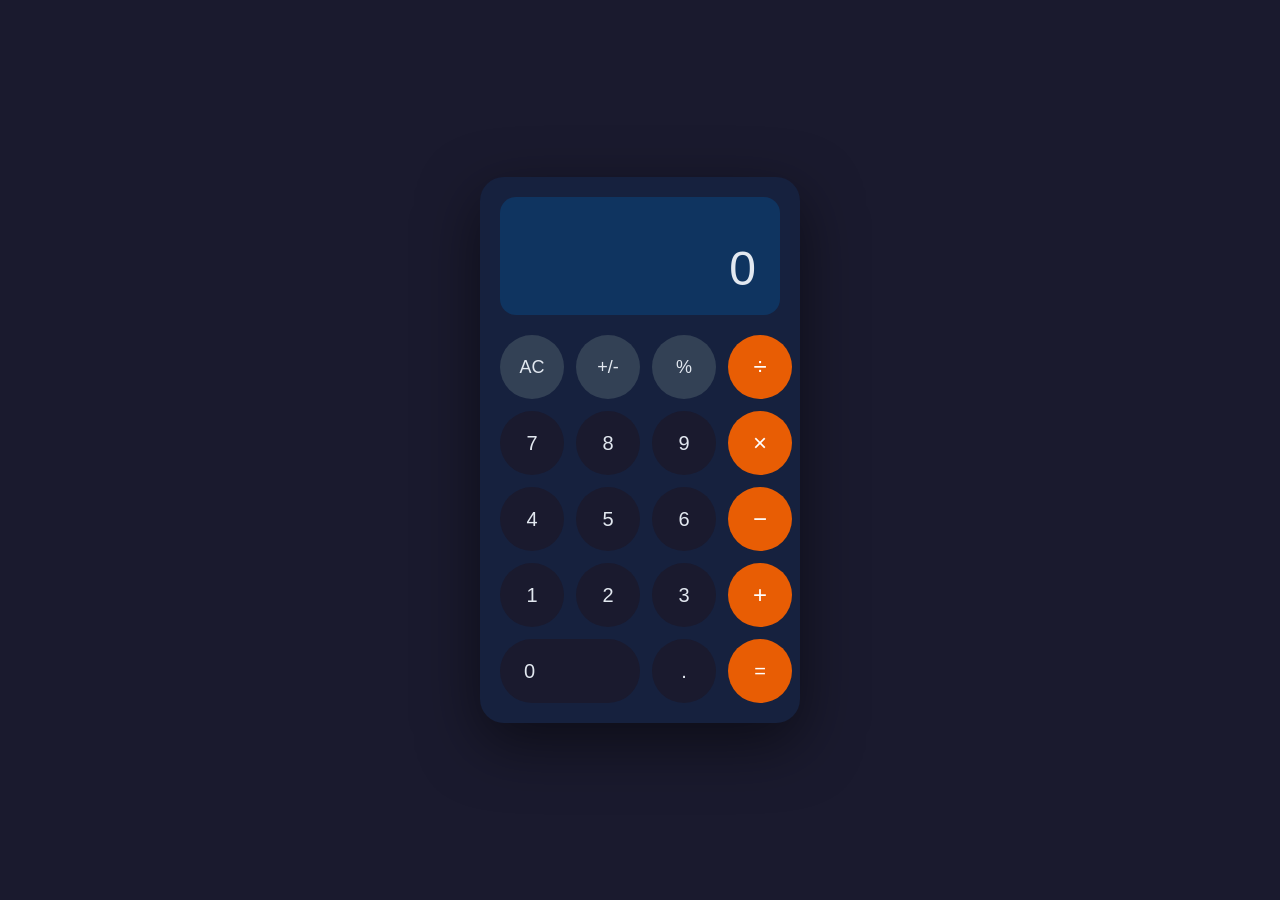
==== index.html @ 4ba44254 "電卓アプリを実装 四則演算、符号切り替え、パーセント計算、キーボード操作に対応したシンプルな電卓。  https://claude.ai/code/session_01FyQ7SvbtvyZ6JxaQ" ====
<!DOCTYPE html>
<html lang="ja">
<head>
  <meta charset="UTF-8">
  <meta name="viewport" content="width=device-width, initial-scale=1.0">
  <title>電卓</title>
  <link rel="stylesheet" href="style.css">
</head>
<body>
  <div class="calculator">
    <div class="display">
      <div id="expression"></div>
      <div id="result">0</div>
    </div>
    <div class="buttons">
      <button class="btn btn-clear" onclick="clearAll()">AC</button>
      <button class="btn btn-op" onclick="toggleSign()">+/-</button>
      <button class="btn btn-op" onclick="percent()">%</button>
      <button class="btn btn-operator" onclick="inputOperator('/')">÷</button>

      <button class="btn" onclick="inputDigit('7')">7</button>
      <button class="btn" onclick="inputDigit('8')">8</button>
      <button class="btn" onclick="inputDigit('9')">9</button>
      <button class="btn btn-operator" onclick="inputOperator('*')">×</button>

      <button class="btn" onclick="inputDigit('4')">4</button>
      <button class="btn" onclick="inputDigit('5')">5</button>
      <button class="btn" onclick="inputDigit('6')">6</button>
      <button class="btn btn-operator" onclick="inputOperator('-')">−</button>

      <button class="btn" onclick="inputDigit('1')">1</button>
      <button class="btn" onclick="inputDigit('2')">2</button>
      <button class="btn" onclick="inputDigit('3')">3</button>
      <button class="btn btn-operator" onclick="inputOperator('+')">+</button>

      <button class="btn btn-zero" onclick="inputDigit('0')">0</button>
      <button class="btn" onclick="inputDecimal()">.</button>
      <button class="btn btn-equals" onclick="calculate()">=</button>
    </div>
  </div>
  <script src="calculator.js"></script>
</body>
</html>
---- style.css ----
* {
  margin: 0;
  padding: 0;
  box-sizing: border-box;
}

body {
  display: flex;
  justify-content: center;
  align-items: center;
  min-height: 100vh;
  background: #1a1a2e;
  font-family: -apple-system, BlinkMacSystemFont, 'Segoe UI', sans-serif;
}

.calculator {
  background: #16213e;
  border-radius: 24px;
  padding: 20px;
  box-shadow: 0 20px 60px rgba(0, 0, 0, 0.5);
  width: 320px;
}

.display {
  background: #0f3460;
  border-radius: 16px;
  padding: 20px 24px;
  margin-bottom: 20px;
  min-height: 110px;
  display: flex;
  flex-direction: column;
  justify-content: flex-end;
  align-items: flex-end;
  overflow: hidden;
}

#expression {
  font-size: 16px;
  color: #a0aec0;
  min-height: 22px;
  word-break: break-all;
  text-align: right;
}

#result {
  font-size: 48px;
  font-weight: 300;
  color: #e2e8f0;
  word-break: break-all;
  text-align: right;
  line-height: 1.1;
  margin-top: 4px;
}

.buttons {
  display: grid;
  grid-template-columns: repeat(4, 1fr);
  gap: 12px;
}

.btn {
  background: #1a1a2e;
  border: none;
  border-radius: 50%;
  width: 64px;
  height: 64px;
  font-size: 20px;
  font-weight: 400;
  color: #e2e8f0;
  cursor: pointer;
  transition: all 0.15s ease;
  display: flex;
  align-items: center;
  justify-content: center;
  user-select: none;
}

.btn:hover {
  background: #2d2d4e;
  transform: scale(1.05);
}

.btn:active {
  transform: scale(0.95);
  opacity: 0.8;
}

.btn-clear,
.btn-op {
  background: #334155;
  color: #e2e8f0;
  font-size: 18px;
}

.btn-clear:hover,
.btn-op:hover {
  background: #475569;
}

.btn-operator {
  background: #e85d04;
  color: white;
  font-size: 24px;
  font-weight: 300;
}

.btn-operator:hover {
  background: #f48c06;
}

.btn-operator.active {
  background: #faa307;
}

.btn-zero {
  grid-column: span 2;
  border-radius: 32px;
  width: 100%;
  justify-content: flex-start;
  padding-left: 24px;
}

.btn-equals {
  background: #e85d04;
  color: white;
}

.btn-equals:hover {
  background: #f48c06;
}
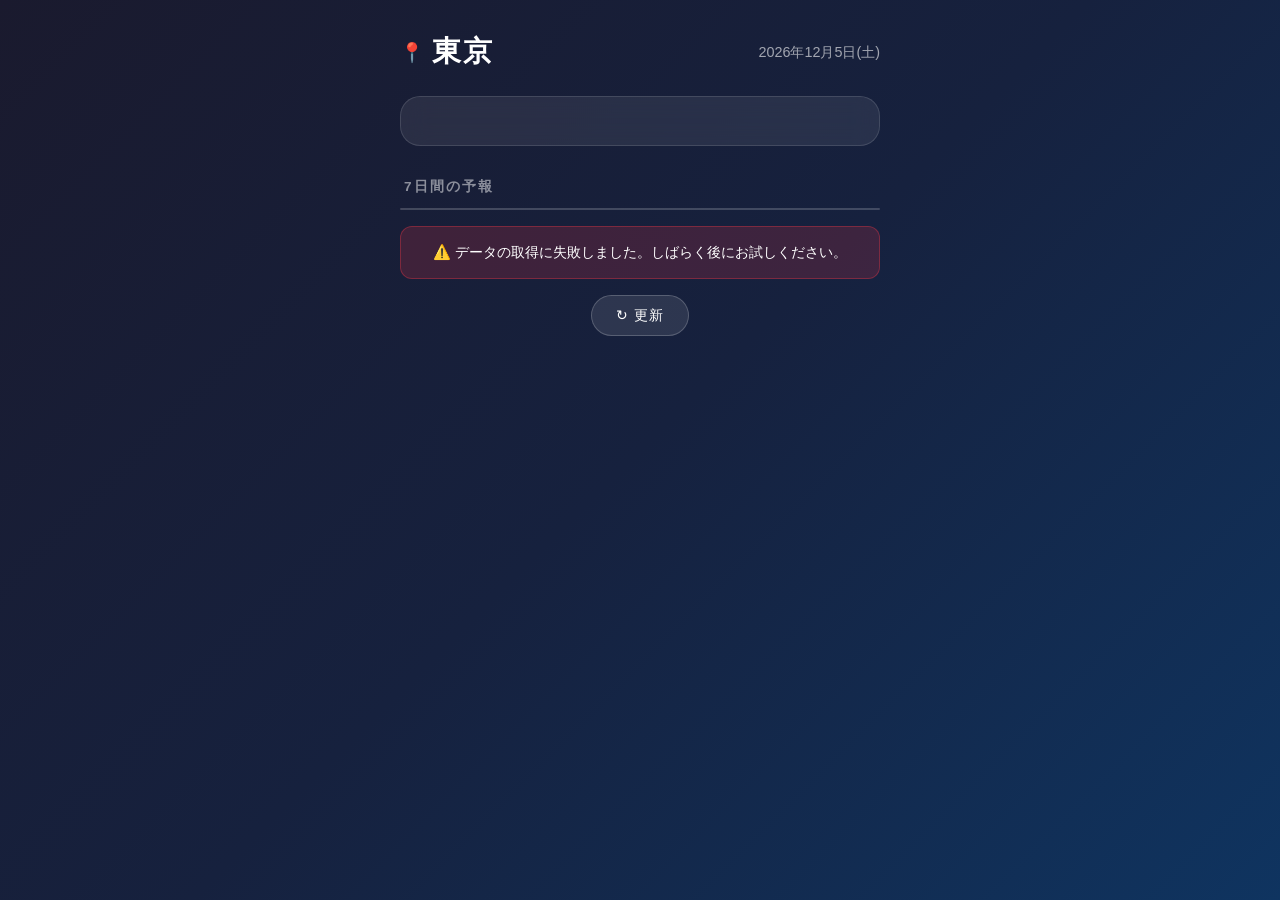
==== commit f559f41b: "GitHub Pages 公開用: weather.html を index.html として配置" ====
--- a/index.html
+++ b/index.html
@@ -3,41 +3,393 @@
 <head>
   <meta charset="UTF-8">
   <meta name="viewport" content="width=device-width, initial-scale=1.0">
-  <title>電卓</title>
-  <link rel="stylesheet" href="style.css">
+  <title>東京 天気</title>
+  <style>
+    * {
+      margin: 0;
+      padding: 0;
+      box-sizing: border-box;
+    }
+
+    body {
+      min-height: 100vh;
+      background: linear-gradient(135deg, #1a1a2e 0%, #16213e 50%, #0f3460 100%);
+      font-family: 'Segoe UI', 'Hiragino Sans', 'Meiryo', sans-serif;
+      color: #fff;
+      display: flex;
+      justify-content: center;
+      align-items: flex-start;
+      padding: 24px 16px 48px;
+    }
+
+    .app {
+      width: 100%;
+      max-width: 480px;
+      display: flex;
+      flex-direction: column;
+      gap: 16px;
+    }
+
+    .header {
+      display: flex;
+      justify-content: space-between;
+      align-items: center;
+      padding: 8px 0;
+    }
+
+    .location {
+      display: flex;
+      align-items: center;
+      gap: 8px;
+    }
+
+    .pin { font-size: 1.2rem; }
+
+    h1 {
+      font-size: 1.8rem;
+      font-weight: 700;
+      letter-spacing: 2px;
+    }
+
+    .date {
+      font-size: 0.9rem;
+      color: rgba(255,255,255,0.6);
+      text-align: right;
+    }
+
+    .card {
+      background: rgba(255, 255, 255, 0.08);
+      border: 1px solid rgba(255, 255, 255, 0.12);
+      border-radius: 20px;
+      backdrop-filter: blur(12px);
+      padding: 24px;
+    }
+
+    .current-weather {
+      display: flex;
+      flex-direction: column;
+      align-items: center;
+      text-align: center;
+      gap: 8px;
+    }
+
+    .weather-icon {
+      font-size: 5rem;
+      line-height: 1;
+      filter: drop-shadow(0 4px 12px rgba(0,0,0,0.3));
+    }
+
+    .temp-main {
+      font-size: 5rem;
+      font-weight: 200;
+      line-height: 1;
+      letter-spacing: -2px;
+    }
+
+    .temp-unit {
+      font-size: 2rem;
+      font-weight: 300;
+      vertical-align: super;
+    }
+
+    .weather-desc {
+      font-size: 1.2rem;
+      color: rgba(255,255,255,0.85);
+      font-weight: 500;
+    }
+
+    .feels-like {
+      font-size: 0.9rem;
+      color: rgba(255,255,255,0.55);
+    }
+
+    .details-grid {
+      display: grid;
+      grid-template-columns: 1fr 1fr;
+      gap: 12px;
+    }
+
+    .detail-card {
+      background: rgba(255, 255, 255, 0.08);
+      border: 1px solid rgba(255, 255, 255, 0.12);
+      border-radius: 16px;
+      backdrop-filter: blur(12px);
+      padding: 16px;
+      display: flex;
+      flex-direction: column;
+      gap: 6px;
+    }
+
+    .detail-label {
+      font-size: 0.75rem;
+      color: rgba(255,255,255,0.5);
+      text-transform: uppercase;
+      letter-spacing: 1px;
+      display: flex;
+      align-items: center;
+      gap: 6px;
+    }
+
+    .detail-value {
+      font-size: 1.4rem;
+      font-weight: 600;
+    }
+
+    .detail-sub {
+      font-size: 0.8rem;
+      color: rgba(255,255,255,0.5);
+    }
+
+    .forecast-section h2 {
+      font-size: 0.85rem;
+      text-transform: uppercase;
+      letter-spacing: 2px;
+      color: rgba(255,255,255,0.5);
+      margin-bottom: 12px;
+      padding-left: 4px;
+    }
+
+    .forecast-list {
+      background: rgba(255, 255, 255, 0.08);
+      border: 1px solid rgba(255, 255, 255, 0.12);
+      border-radius: 20px;
+      backdrop-filter: blur(12px);
+      overflow: hidden;
+    }
+
+    .forecast-item {
+      display: grid;
+      grid-template-columns: 2fr 1fr 1fr 1fr;
+      align-items: center;
+      padding: 14px 20px;
+      border-bottom: 1px solid rgba(255,255,255,0.06);
+      gap: 8px;
+    }
+
+    .forecast-item:last-child { border-bottom: none; }
+
+    .forecast-day {
+      font-size: 0.95rem;
+      font-weight: 500;
+    }
+
+    .forecast-icon {
+      font-size: 1.4rem;
+      text-align: center;
+    }
+
+    .forecast-high {
+      text-align: right;
+      font-weight: 600;
+      font-size: 0.95rem;
+    }
+
+    .forecast-low {
+      text-align: right;
+      color: rgba(255,255,255,0.45);
+      font-size: 0.95rem;
+    }
+
+    .loading {
+      color: rgba(255,255,255,0.5);
+      padding: 20px;
+      font-size: 1rem;
+    }
+
+    .error-msg {
+      background: rgba(220, 53, 69, 0.2);
+      border: 1px solid rgba(220, 53, 69, 0.4);
+      border-radius: 12px;
+      padding: 16px 20px;
+      font-size: 0.9rem;
+      text-align: center;
+    }
+
+    .hidden { display: none; }
+
+    .refresh-btn {
+      align-self: center;
+      background: rgba(255,255,255,0.1);
+      border: 1px solid rgba(255,255,255,0.2);
+      color: #fff;
+      padding: 10px 24px;
+      border-radius: 50px;
+      cursor: pointer;
+      font-size: 0.9rem;
+      letter-spacing: 1px;
+      transition: background 0.2s;
+    }
+
+    .refresh-btn:hover { background: rgba(255,255,255,0.2); }
+  </style>
 </head>
 <body>
-  <div class="calculator">
-    <div class="display">
-      <div id="expression"></div>
-      <div id="result">0</div>
+  <div class="app">
+    <div class="header">
+      <div class="location">
+        <span class="pin">📍</span>
+        <h1>東京</h1>
+      </div>
+      <div class="date" id="current-date"></div>
     </div>
-    <div class="buttons">
-      <button class="btn btn-clear" onclick="clearAll()">AC</button>
-      <button class="btn btn-op" onclick="toggleSign()">+/-</button>
-      <button class="btn btn-op" onclick="percent()">%</button>
-      <button class="btn btn-operator" onclick="inputOperator('/')">÷</button>
-
-      <button class="btn" onclick="inputDigit('7')">7</button>
-      <button class="btn" onclick="inputDigit('8')">8</button>
-      <button class="btn" onclick="inputDigit('9')">9</button>
-      <button class="btn btn-operator" onclick="inputOperator('*')">×</button>
-
-      <button class="btn" onclick="inputDigit('4')">4</button>
-      <button class="btn" onclick="inputDigit('5')">5</button>
-      <button class="btn" onclick="inputDigit('6')">6</button>
-      <button class="btn btn-operator" onclick="inputOperator('-')">−</button>
-
-      <button class="btn" onclick="inputDigit('1')">1</button>
-      <button class="btn" onclick="inputDigit('2')">2</button>
-      <button class="btn" onclick="inputDigit('3')">3</button>
-      <button class="btn btn-operator" onclick="inputOperator('+')">+</button>
-
-      <button class="btn btn-zero" onclick="inputDigit('0')">0</button>
-      <button class="btn" onclick="inputDecimal()">.</button>
-      <button class="btn btn-equals" onclick="calculate()">=</button>
+
+    <div class="current-weather card" id="current-section">
+      <div class="loading">読み込み中...</div>
     </div>
+
+    <div class="details-grid" id="details-section"></div>
+
+    <div class="forecast-section">
+      <h2>7日間の予報</h2>
+      <div class="forecast-list" id="forecast-section"></div>
+    </div>
+
+    <div class="error-msg hidden" id="error-msg">
+      <span>⚠️</span> データの取得に失敗しました。しばらく後にお試しください。
+    </div>
+
+    <button class="refresh-btn" onclick="loadWeather()" title="更新">↻ 更新</button>
   </div>
-  <script src="calculator.js"></script>
+
+  <script>
+    const TOKYO = { lat: 35.6762, lon: 139.6503 };
+
+    const WMO_CODES = {
+      0:  { desc: '快晴',           icon: '☀️' },
+      1:  { desc: 'ほぼ快晴',       icon: '🌤️' },
+      2:  { desc: '一部曇り',       icon: '⛅' },
+      3:  { desc: '曇り',           icon: '☁️' },
+      45: { desc: '霧',             icon: '🌫️' },
+      48: { desc: '霧氷',           icon: '🌫️' },
+      51: { desc: '霧雨（弱）',     icon: '🌦️' },
+      53: { desc: '霧雨',           icon: '🌦️' },
+      55: { desc: '霧雨（強）',     icon: '🌧️' },
+      61: { desc: '小雨',           icon: '🌧️' },
+      63: { desc: '雨',             icon: '🌧️' },
+      65: { desc: '大雨',           icon: '🌧️' },
+      71: { desc: '小雪',           icon: '🌨️' },
+      73: { desc: '雪',             icon: '❄️' },
+      75: { desc: '大雪',           icon: '❄️' },
+      77: { desc: '霰',             icon: '🌨️' },
+      80: { desc: 'にわか雨（弱）', icon: '🌦️' },
+      81: { desc: 'にわか雨',       icon: '🌧️' },
+      82: { desc: 'にわか大雨',     icon: '⛈️' },
+      85: { desc: 'にわか雪（弱）', icon: '🌨️' },
+      86: { desc: 'にわか大雪',     icon: '❄️' },
+      95: { desc: '雷雨',           icon: '⛈️' },
+      96: { desc: '雷雨（雹あり）', icon: '⛈️' },
+      99: { desc: '激しい雷雨',     icon: '🌩️' },
+    };
+
+    const WIND_DIRS = ['北', '北北東', '北東', '東北東', '東', '東南東', '南東', '南南東',
+                       '南', '南南西', '南西', '西南西', '西', '西北西', '北西', '北北西'];
+
+    function windDirection(deg) {
+      return WIND_DIRS[Math.round(deg / 22.5) % 16];
+    }
+
+    function weatherInfo(code) {
+      return WMO_CODES[code] ?? { desc: '不明', icon: '❓' };
+    }
+
+    function dayOfWeek(dateStr) {
+      const days = ['日', '月', '火', '水', '木', '金', '土'];
+      const d = new Date(dateStr + 'T00:00:00');
+      return days[d.getDay()] + '曜日';
+    }
+
+    function uvLabel(uv) {
+      if (uv == null) return '';
+      if (uv <= 2)  return '低い';
+      if (uv <= 5)  return '中程度';
+      if (uv <= 7)  return '高い';
+      if (uv <= 10) return '非常に高い';
+      return '危険';
+    }
+
+    function setCurrentDate() {
+      const now = new Date();
+      document.getElementById('current-date').textContent =
+        now.toLocaleDateString('ja-JP', { year: 'numeric', month: 'long', day: 'numeric', weekday: 'short' });
+    }
+
+    async function loadWeather() {
+      document.getElementById('current-section').innerHTML = '<div class="loading">読み込み中...</div>';
+      document.getElementById('details-section').innerHTML = '';
+      document.getElementById('forecast-section').innerHTML = '';
+      document.getElementById('error-msg').classList.add('hidden');
+
+      const url = `https://api.open-meteo.com/v1/forecast?` +
+        `latitude=${TOKYO.lat}&longitude=${TOKYO.lon}` +
+        `&current=temperature_2m,relative_humidity_2m,apparent_temperature,` +
+        `precipitation,weather_code,wind_speed_10m,wind_direction_10m,uv_index` +
+        `&daily=weather_code,temperature_2m_max,temperature_2m_min,precipitation_sum` +
+        `&timezone=Asia%2FTokyo&forecast_days=7`;
+
+      try {
+        const res = await fetch(url);
+        if (!res.ok) throw new Error('API error');
+        const data = await res.json();
+        renderCurrent(data.current);
+        renderDetails(data.current);
+        renderForecast(data.daily);
+      } catch {
+        document.getElementById('current-section').innerHTML = '';
+        document.getElementById('error-msg').classList.remove('hidden');
+      }
+    }
+
+    function renderCurrent(c) {
+      const { desc, icon } = weatherInfo(c.weather_code);
+      const temp = Math.round(c.temperature_2m);
+      const feels = Math.round(c.apparent_temperature);
+
+      document.getElementById('current-section').innerHTML = `
+        <div class="weather-icon">${icon}</div>
+        <div class="temp-main">${temp}<span class="temp-unit">°C</span></div>
+        <div class="weather-desc">${desc}</div>
+        <div class="feels-like">体感温度 ${feels}°C</div>
+      `;
+    }
+
+    function renderDetails(c) {
+      const details = [
+        { label: '💧 湿度',   value: `${c.relative_humidity_2m}%`, sub: '相対湿度' },
+        { label: '💨 風速',   value: `${c.wind_speed_10m} km/h`,   sub: windDirection(c.wind_direction_10m) },
+        { label: '🌧️ 降水量', value: `${c.precipitation} mm`,      sub: '現在' },
+        { label: '☀️ UV指数', value: `${c.uv_index ?? '—'}`,       sub: uvLabel(c.uv_index) },
+      ];
+
+      document.getElementById('details-section').innerHTML = details.map(d => `
+        <div class="detail-card">
+          <div class="detail-label">${d.label}</div>
+          <div class="detail-value">${d.value}</div>
+          <div class="detail-sub">${d.sub}</div>
+        </div>
+      `).join('');
+    }
+
+    function renderForecast(daily) {
+      const today = daily.time[0];
+      const items = daily.time.map((dateStr, i) => {
+        const { icon } = weatherInfo(daily.weather_code[i]);
+        const high = Math.round(daily.temperature_2m_max[i]);
+        const low  = Math.round(daily.temperature_2m_min[i]);
+        const label = dateStr === today ? '今日' : dayOfWeek(dateStr);
+        return `
+          <div class="forecast-item">
+            <div class="forecast-day">${label}</div>
+            <div class="forecast-icon">${icon}</div>
+            <div class="forecast-high">${high}°</div>
+            <div class="forecast-low">${low}°</div>
+          </div>
+        `;
+      });
+      document.getElementById('forecast-section').innerHTML = items.join('');
+    }
+
+    setCurrentDate();
+    loadWeather();
+  </script>
 </body>
 </html>
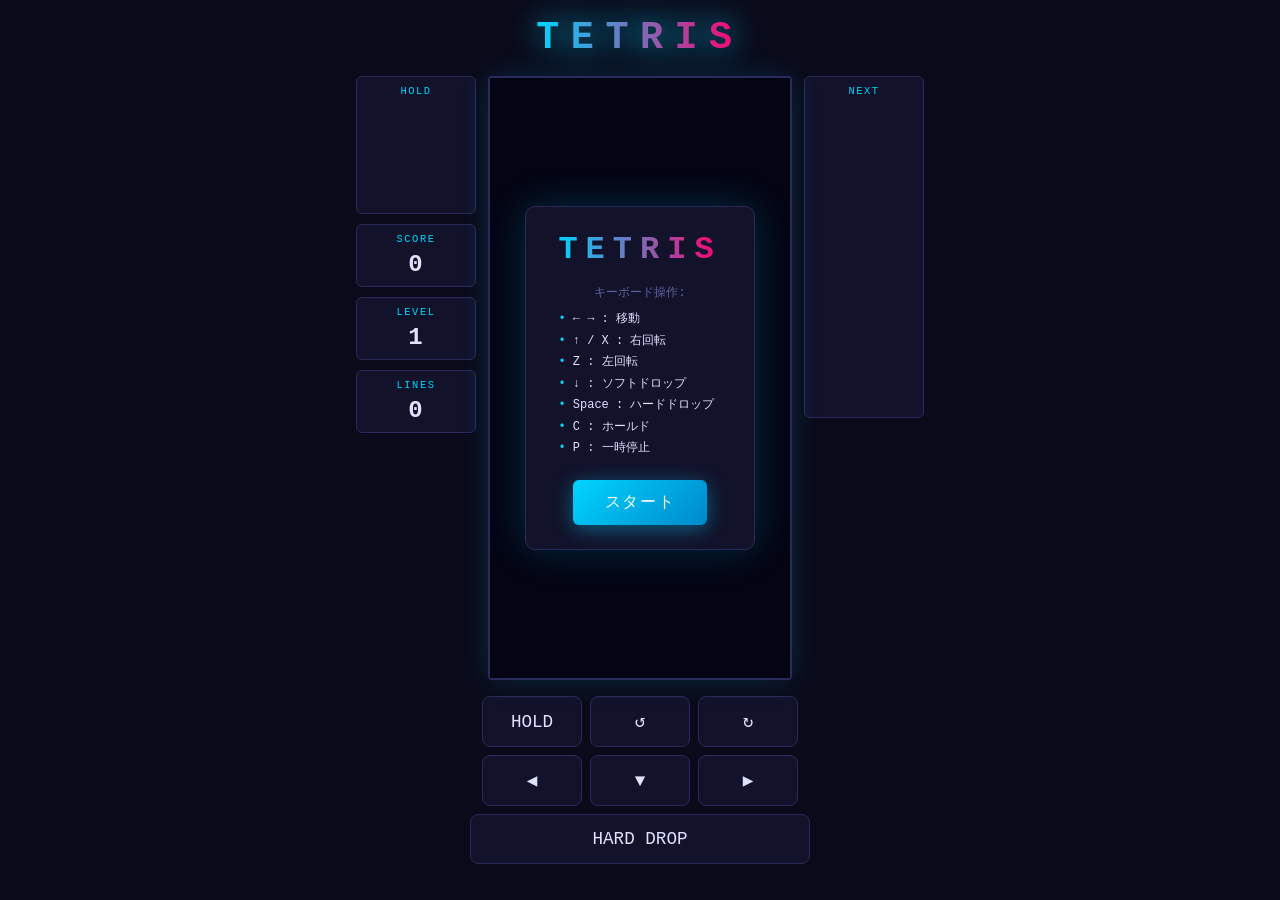
==== commit 2064ed34: "Add Tetris puzzle game for GitHub Pages Replace the calculator app with a fully-featured Tetris game" ====
--- a/index.html
+++ b/index.html
@@ -2,394 +2,94 @@
 <html lang="ja">
 <head>
   <meta charset="UTF-8">
-  <meta name="viewport" content="width=device-width, initial-scale=1.0">
-  <title>東京 天気</title>
-  <style>
-    * {
-      margin: 0;
-      padding: 0;
-      box-sizing: border-box;
-    }
-
-    body {
-      min-height: 100vh;
-      background: linear-gradient(135deg, #1a1a2e 0%, #16213e 50%, #0f3460 100%);
-      font-family: 'Segoe UI', 'Hiragino Sans', 'Meiryo', sans-serif;
-      color: #fff;
-      display: flex;
-      justify-content: center;
-      align-items: flex-start;
-      padding: 24px 16px 48px;
-    }
-
-    .app {
-      width: 100%;
-      max-width: 480px;
-      display: flex;
-      flex-direction: column;
-      gap: 16px;
-    }
-
-    .header {
-      display: flex;
-      justify-content: space-between;
-      align-items: center;
-      padding: 8px 0;
-    }
-
-    .location {
-      display: flex;
-      align-items: center;
-      gap: 8px;
-    }
-
-    .pin { font-size: 1.2rem; }
-
-    h1 {
-      font-size: 1.8rem;
-      font-weight: 700;
-      letter-spacing: 2px;
-    }
-
-    .date {
-      font-size: 0.9rem;
-      color: rgba(255,255,255,0.6);
-      text-align: right;
-    }
-
-    .card {
-      background: rgba(255, 255, 255, 0.08);
-      border: 1px solid rgba(255, 255, 255, 0.12);
-      border-radius: 20px;
-      backdrop-filter: blur(12px);
-      padding: 24px;
-    }
-
-    .current-weather {
-      display: flex;
-      flex-direction: column;
-      align-items: center;
-      text-align: center;
-      gap: 8px;
-    }
-
-    .weather-icon {
-      font-size: 5rem;
-      line-height: 1;
-      filter: drop-shadow(0 4px 12px rgba(0,0,0,0.3));
-    }
-
-    .temp-main {
-      font-size: 5rem;
-      font-weight: 200;
-      line-height: 1;
-      letter-spacing: -2px;
-    }
-
-    .temp-unit {
-      font-size: 2rem;
-      font-weight: 300;
-      vertical-align: super;
-    }
-
-    .weather-desc {
-      font-size: 1.2rem;
-      color: rgba(255,255,255,0.85);
-      font-weight: 500;
-    }
-
-    .feels-like {
-      font-size: 0.9rem;
-      color: rgba(255,255,255,0.55);
-    }
-
-    .details-grid {
-      display: grid;
-      grid-template-columns: 1fr 1fr;
-      gap: 12px;
-    }
-
-    .detail-card {
-      background: rgba(255, 255, 255, 0.08);
-      border: 1px solid rgba(255, 255, 255, 0.12);
-      border-radius: 16px;
-      backdrop-filter: blur(12px);
-      padding: 16px;
-      display: flex;
-      flex-direction: column;
-      gap: 6px;
-    }
-
-    .detail-label {
-      font-size: 0.75rem;
-      color: rgba(255,255,255,0.5);
-      text-transform: uppercase;
-      letter-spacing: 1px;
-      display: flex;
-      align-items: center;
-      gap: 6px;
-    }
-
-    .detail-value {
-      font-size: 1.4rem;
-      font-weight: 600;
-    }
-
-    .detail-sub {
-      font-size: 0.8rem;
-      color: rgba(255,255,255,0.5);
-    }
-
-    .forecast-section h2 {
-      font-size: 0.85rem;
-      text-transform: uppercase;
-      letter-spacing: 2px;
-      color: rgba(255,255,255,0.5);
-      margin-bottom: 12px;
-      padding-left: 4px;
-    }
-
-    .forecast-list {
-      background: rgba(255, 255, 255, 0.08);
-      border: 1px solid rgba(255, 255, 255, 0.12);
-      border-radius: 20px;
-      backdrop-filter: blur(12px);
-      overflow: hidden;
-    }
-
-    .forecast-item {
-      display: grid;
-      grid-template-columns: 2fr 1fr 1fr 1fr;
-      align-items: center;
-      padding: 14px 20px;
-      border-bottom: 1px solid rgba(255,255,255,0.06);
-      gap: 8px;
-    }
-
-    .forecast-item:last-child { border-bottom: none; }
-
-    .forecast-day {
-      font-size: 0.95rem;
-      font-weight: 500;
-    }
-
-    .forecast-icon {
-      font-size: 1.4rem;
-      text-align: center;
-    }
-
-    .forecast-high {
-      text-align: right;
-      font-weight: 600;
-      font-size: 0.95rem;
-    }
-
-    .forecast-low {
-      text-align: right;
-      color: rgba(255,255,255,0.45);
-      font-size: 0.95rem;
-    }
-
-    .loading {
-      color: rgba(255,255,255,0.5);
-      padding: 20px;
-      font-size: 1rem;
-    }
-
-    .error-msg {
-      background: rgba(220, 53, 69, 0.2);
-      border: 1px solid rgba(220, 53, 69, 0.4);
-      border-radius: 12px;
-      padding: 16px 20px;
-      font-size: 0.9rem;
-      text-align: center;
-    }
-
-    .hidden { display: none; }
-
-    .refresh-btn {
-      align-self: center;
-      background: rgba(255,255,255,0.1);
-      border: 1px solid rgba(255,255,255,0.2);
-      color: #fff;
-      padding: 10px 24px;
-      border-radius: 50px;
-      cursor: pointer;
-      font-size: 0.9rem;
-      letter-spacing: 1px;
-      transition: background 0.2s;
-    }
-
-    .refresh-btn:hover { background: rgba(255,255,255,0.2); }
-  </style>
+  <meta name="viewport" content="width=device-width, initial-scale=1.0, user-scalable=no">
+  <title>テトリス</title>
+  <link rel="stylesheet" href="style.css">
 </head>
 <body>
-  <div class="app">
-    <div class="header">
-      <div class="location">
-        <span class="pin">📍</span>
-        <h1>東京</h1>
+  <div class="game-wrapper">
+    <header class="game-header">
+      <h1>TETRIS</h1>
+    </header>
+
+    <div class="game-layout">
+      <!-- Left panel -->
+      <div class="side-panel left-panel">
+        <div class="panel-box">
+          <div class="panel-label">HOLD</div>
+          <canvas id="holdCanvas" width="120" height="120"></canvas>
+        </div>
+        <div class="panel-box">
+          <div class="panel-label">SCORE</div>
+          <div class="panel-value" id="score">0</div>
+        </div>
+        <div class="panel-box">
+          <div class="panel-label">LEVEL</div>
+          <div class="panel-value" id="level">1</div>
+        </div>
+        <div class="panel-box">
+          <div class="panel-label">LINES</div>
+          <div class="panel-value" id="lines">0</div>
+        </div>
       </div>
-      <div class="date" id="current-date"></div>
+
+      <!-- Main board -->
+      <div class="board-container">
+        <canvas id="gameCanvas" width="300" height="600"></canvas>
+        <div class="overlay" id="overlay">
+          <div class="overlay-content" id="startScreen">
+            <h2>TETRIS</h2>
+            <p>キーボード操作:</p>
+            <ul>
+              <li>← → : 移動</li>
+              <li>↑ / X : 右回転</li>
+              <li>Z : 左回転</li>
+              <li>↓ : ソフトドロップ</li>
+              <li>Space : ハードドロップ</li>
+              <li>C : ホールド</li>
+              <li>P : 一時停止</li>
+            </ul>
+            <button class="btn-start" id="startBtn">スタート</button>
+          </div>
+          <div class="overlay-content hidden" id="pauseScreen">
+            <h2>PAUSE</h2>
+            <button class="btn-start" id="resumeBtn">再開</button>
+          </div>
+          <div class="overlay-content hidden" id="gameOverScreen">
+            <h2>GAME OVER</h2>
+            <div class="final-score">Score: <span id="finalScore">0</span></div>
+            <button class="btn-start" id="restartBtn">もう一度</button>
+          </div>
+        </div>
+      </div>
+
+      <!-- Right panel -->
+      <div class="side-panel right-panel">
+        <div class="panel-box">
+          <div class="panel-label">NEXT</div>
+          <canvas id="nextCanvas" width="120" height="360"></canvas>
+        </div>
+      </div>
     </div>
 
-    <div class="current-weather card" id="current-section">
-      <div class="loading">読み込み中...</div>
+    <!-- Mobile controls -->
+    <div class="mobile-controls">
+      <div class="mobile-row">
+        <button class="mobile-btn" id="holdBtn">HOLD</button>
+        <button class="mobile-btn" id="rotateLeftBtn">↺</button>
+        <button class="mobile-btn" id="rotateRightBtn">↻</button>
+      </div>
+      <div class="mobile-row">
+        <button class="mobile-btn" id="moveLeftBtn">◀</button>
+        <button class="mobile-btn" id="softDropBtn">▼</button>
+        <button class="mobile-btn" id="moveRightBtn">▶</button>
+      </div>
+      <div class="mobile-row">
+        <button class="mobile-btn wide" id="hardDropBtn">HARD DROP</button>
+      </div>
     </div>
-
-    <div class="details-grid" id="details-section"></div>
-
-    <div class="forecast-section">
-      <h2>7日間の予報</h2>
-      <div class="forecast-list" id="forecast-section"></div>
-    </div>
-
-    <div class="error-msg hidden" id="error-msg">
-      <span>⚠️</span> データの取得に失敗しました。しばらく後にお試しください。
-    </div>
-
-    <button class="refresh-btn" onclick="loadWeather()" title="更新">↻ 更新</button>
   </div>
 
-  <script>
-    const TOKYO = { lat: 35.6762, lon: 139.6503 };
-
-    const WMO_CODES = {
-      0:  { desc: '快晴',           icon: '☀️' },
-      1:  { desc: 'ほぼ快晴',       icon: '🌤️' },
-      2:  { desc: '一部曇り',       icon: '⛅' },
-      3:  { desc: '曇り',           icon: '☁️' },
-      45: { desc: '霧',             icon: '🌫️' },
-      48: { desc: '霧氷',           icon: '🌫️' },
-      51: { desc: '霧雨（弱）',     icon: '🌦️' },
-      53: { desc: '霧雨',           icon: '🌦️' },
-      55: { desc: '霧雨（強）',     icon: '🌧️' },
-      61: { desc: '小雨',           icon: '🌧️' },
-      63: { desc: '雨',             icon: '🌧️' },
-      65: { desc: '大雨',           icon: '🌧️' },
-      71: { desc: '小雪',           icon: '🌨️' },
-      73: { desc: '雪',             icon: '❄️' },
-      75: { desc: '大雪',           icon: '❄️' },
-      77: { desc: '霰',             icon: '🌨️' },
-      80: { desc: 'にわか雨（弱）', icon: '🌦️' },
-      81: { desc: 'にわか雨',       icon: '🌧️' },
-      82: { desc: 'にわか大雨',     icon: '⛈️' },
-      85: { desc: 'にわか雪（弱）', icon: '🌨️' },
-      86: { desc: 'にわか大雪',     icon: '❄️' },
-      95: { desc: '雷雨',           icon: '⛈️' },
-      96: { desc: '雷雨（雹あり）', icon: '⛈️' },
-      99: { desc: '激しい雷雨',     icon: '🌩️' },
-    };
-
-    const WIND_DIRS = ['北', '北北東', '北東', '東北東', '東', '東南東', '南東', '南南東',
-                       '南', '南南西', '南西', '西南西', '西', '西北西', '北西', '北北西'];
-
-    function windDirection(deg) {
-      return WIND_DIRS[Math.round(deg / 22.5) % 16];
-    }
-
-    function weatherInfo(code) {
-      return WMO_CODES[code] ?? { desc: '不明', icon: '❓' };
-    }
-
-    function dayOfWeek(dateStr) {
-      const days = ['日', '月', '火', '水', '木', '金', '土'];
-      const d = new Date(dateStr + 'T00:00:00');
-      return days[d.getDay()] + '曜日';
-    }
-
-    function uvLabel(uv) {
-      if (uv == null) return '';
-      if (uv <= 2)  return '低い';
-      if (uv <= 5)  return '中程度';
-      if (uv <= 7)  return '高い';
-      if (uv <= 10) return '非常に高い';
-      return '危険';
-    }
-
-    function setCurrentDate() {
-      const now = new Date();
-      document.getElementById('current-date').textContent =
-        now.toLocaleDateString('ja-JP', { year: 'numeric', month: 'long', day: 'numeric', weekday: 'short' });
-    }
-
-    async function loadWeather() {
-      document.getElementById('current-section').innerHTML = '<div class="loading">読み込み中...</div>';
-      document.getElementById('details-section').innerHTML = '';
-      document.getElementById('forecast-section').innerHTML = '';
-      document.getElementById('error-msg').classList.add('hidden');
-
-      const url = `https://api.open-meteo.com/v1/forecast?` +
-        `latitude=${TOKYO.lat}&longitude=${TOKYO.lon}` +
-        `&current=temperature_2m,relative_humidity_2m,apparent_temperature,` +
-        `precipitation,weather_code,wind_speed_10m,wind_direction_10m,uv_index` +
-        `&daily=weather_code,temperature_2m_max,temperature_2m_min,precipitation_sum` +
-        `&timezone=Asia%2FTokyo&forecast_days=7`;
-
-      try {
-        const res = await fetch(url);
-        if (!res.ok) throw new Error('API error');
-        const data = await res.json();
-        renderCurrent(data.current);
-        renderDetails(data.current);
-        renderForecast(data.daily);
-      } catch {
-        document.getElementById('current-section').innerHTML = '';
-        document.getElementById('error-msg').classList.remove('hidden');
-      }
-    }
-
-    function renderCurrent(c) {
-      const { desc, icon } = weatherInfo(c.weather_code);
-      const temp = Math.round(c.temperature_2m);
-      const feels = Math.round(c.apparent_temperature);
-
-      document.getElementById('current-section').innerHTML = `
-        <div class="weather-icon">${icon}</div>
-        <div class="temp-main">${temp}<span class="temp-unit">°C</span></div>
-        <div class="weather-desc">${desc}</div>
-        <div class="feels-like">体感温度 ${feels}°C</div>
-      `;
-    }
-
-    function renderDetails(c) {
-      const details = [
-        { label: '💧 湿度',   value: `${c.relative_humidity_2m}%`, sub: '相対湿度' },
-        { label: '💨 風速',   value: `${c.wind_speed_10m} km/h`,   sub: windDirection(c.wind_direction_10m) },
-        { label: '🌧️ 降水量', value: `${c.precipitation} mm`,      sub: '現在' },
-        { label: '☀️ UV指数', value: `${c.uv_index ?? '—'}`,       sub: uvLabel(c.uv_index) },
-      ];
-
-      document.getElementById('details-section').innerHTML = details.map(d => `
-        <div class="detail-card">
-          <div class="detail-label">${d.label}</div>
-          <div class="detail-value">${d.value}</div>
-          <div class="detail-sub">${d.sub}</div>
-        </div>
-      `).join('');
-    }
-
-    function renderForecast(daily) {
-      const today = daily.time[0];
-      const items = daily.time.map((dateStr, i) => {
-        const { icon } = weatherInfo(daily.weather_code[i]);
-        const high = Math.round(daily.temperature_2m_max[i]);
-        const low  = Math.round(daily.temperature_2m_min[i]);
-        const label = dateStr === today ? '今日' : dayOfWeek(dateStr);
-        return `
-          <div class="forecast-item">
-            <div class="forecast-day">${label}</div>
-            <div class="forecast-icon">${icon}</div>
-            <div class="forecast-high">${high}°</div>
-            <div class="forecast-low">${low}°</div>
-          </div>
-        `;
-      });
-      document.getElementById('forecast-section').innerHTML = items.join('');
-    }
-
-    setCurrentDate();
-    loadWeather();
-  </script>
+  <script src="tetris.js"></script>
 </body>
 </html>
--- a/style.css
+++ b/style.css
@@ -0,0 +1,248 @@
+*, *::before, *::after {
+  box-sizing: border-box;
+  margin: 0;
+  padding: 0;
+}
+
+:root {
+  --bg: #0a0a1a;
+  --panel-bg: #12122a;
+  --border: #2a2a5a;
+  --accent: #00d4ff;
+  --accent2: #ff006e;
+  --text: #e0e0ff;
+  --text-dim: #6060a0;
+}
+
+html, body {
+  height: 100%;
+  background: var(--bg);
+  color: var(--text);
+  font-family: 'Courier New', Courier, monospace;
+  overflow-x: hidden;
+}
+
+body {
+  display: flex;
+  justify-content: center;
+  align-items: flex-start;
+  min-height: 100vh;
+  padding: 16px 8px;
+}
+
+.game-wrapper {
+  display: flex;
+  flex-direction: column;
+  align-items: center;
+  gap: 16px;
+  width: 100%;
+  max-width: 600px;
+}
+
+.game-header h1 {
+  font-size: 2.4rem;
+  letter-spacing: 0.3em;
+  text-align: center;
+  background: linear-gradient(90deg, var(--accent), var(--accent2));
+  -webkit-background-clip: text;
+  -webkit-text-fill-color: transparent;
+  background-clip: text;
+  filter: drop-shadow(0 0 16px var(--accent));
+}
+
+.game-layout {
+  display: flex;
+  gap: 12px;
+  align-items: flex-start;
+  justify-content: center;
+  width: 100%;
+}
+
+.side-panel {
+  display: flex;
+  flex-direction: column;
+  gap: 10px;
+  width: 120px;
+  flex-shrink: 0;
+}
+
+.panel-box {
+  background: var(--panel-bg);
+  border: 1px solid var(--border);
+  border-radius: 6px;
+  padding: 8px;
+  text-align: center;
+}
+
+.panel-label {
+  font-size: 0.65rem;
+  letter-spacing: 0.15em;
+  color: var(--accent);
+  margin-bottom: 6px;
+}
+
+.panel-value {
+  font-size: 1.5rem;
+  font-weight: bold;
+  color: var(--text);
+  letter-spacing: 0.05em;
+}
+
+#holdCanvas, #nextCanvas {
+  display: block;
+  margin: 0 auto;
+  width: 100%;
+  height: auto;
+}
+
+.board-container {
+  position: relative;
+  flex-shrink: 0;
+  border: 2px solid var(--border);
+  border-radius: 4px;
+  box-shadow: 0 0 30px rgba(0, 212, 255, 0.15), inset 0 0 30px rgba(0, 0, 0, 0.5);
+  overflow: hidden;
+}
+
+#gameCanvas {
+  display: block;
+  background: #050510;
+}
+
+.overlay {
+  position: absolute;
+  inset: 0;
+  display: flex;
+  justify-content: center;
+  align-items: center;
+  background: rgba(5, 5, 20, 0.88);
+  backdrop-filter: blur(4px);
+}
+
+.overlay-content {
+  text-align: center;
+  padding: 24px 32px;
+  background: var(--panel-bg);
+  border: 1px solid var(--border);
+  border-radius: 10px;
+  box-shadow: 0 0 40px rgba(0, 212, 255, 0.2);
+  min-width: 220px;
+}
+
+.overlay-content h2 {
+  font-size: 2rem;
+  letter-spacing: 0.25em;
+  margin-bottom: 16px;
+  background: linear-gradient(90deg, var(--accent), var(--accent2));
+  -webkit-background-clip: text;
+  -webkit-text-fill-color: transparent;
+  background-clip: text;
+}
+
+.overlay-content p {
+  font-size: 0.75rem;
+  color: var(--text-dim);
+  margin-bottom: 8px;
+}
+
+.overlay-content ul {
+  list-style: none;
+  font-size: 0.75rem;
+  color: var(--text);
+  margin-bottom: 20px;
+  text-align: left;
+  line-height: 1.8;
+}
+
+.overlay-content li::before {
+  content: "• ";
+  color: var(--accent);
+}
+
+.final-score {
+  font-size: 1.2rem;
+  margin-bottom: 20px;
+  color: var(--accent);
+}
+
+.hidden {
+  display: none !important;
+}
+
+.btn-start {
+  background: linear-gradient(135deg, var(--accent), #0088cc);
+  color: #fff;
+  border: none;
+  border-radius: 6px;
+  padding: 12px 32px;
+  font-size: 1rem;
+  font-family: 'Courier New', Courier, monospace;
+  letter-spacing: 0.1em;
+  cursor: pointer;
+  transition: opacity 0.2s, transform 0.1s;
+  box-shadow: 0 4px 20px rgba(0, 212, 255, 0.4);
+}
+
+.btn-start:hover {
+  opacity: 0.9;
+  transform: translateY(-1px);
+}
+
+.btn-start:active {
+  transform: translateY(0);
+}
+
+.mobile-controls {
+  display: flex;
+  flex-direction: column;
+  gap: 8px;
+  width: 100%;
+  max-width: 340px;
+}
+
+.mobile-row {
+  display: flex;
+  gap: 8px;
+  justify-content: center;
+}
+
+.mobile-btn {
+  background: var(--panel-bg);
+  color: var(--text);
+  border: 1px solid var(--border);
+  border-radius: 8px;
+  padding: 14px 0;
+  font-size: 1.1rem;
+  font-family: 'Courier New', Courier, monospace;
+  cursor: pointer;
+  flex: 1;
+  max-width: 100px;
+  transition: background 0.1s, border-color 0.1s;
+  -webkit-tap-highlight-color: transparent;
+  user-select: none;
+  touch-action: manipulation;
+}
+
+.mobile-btn.wide {
+  max-width: none;
+  flex: 3;
+}
+
+.mobile-btn:active {
+  background: rgba(0, 212, 255, 0.2);
+  border-color: var(--accent);
+}
+
+@media (max-width: 520px) {
+  .side-panel {
+    width: 76px;
+  }
+
+  .panel-value {
+    font-size: 1rem;
+  }
+
+  .game-header h1 {
+    font-size: 1.8rem;
+  }
+}
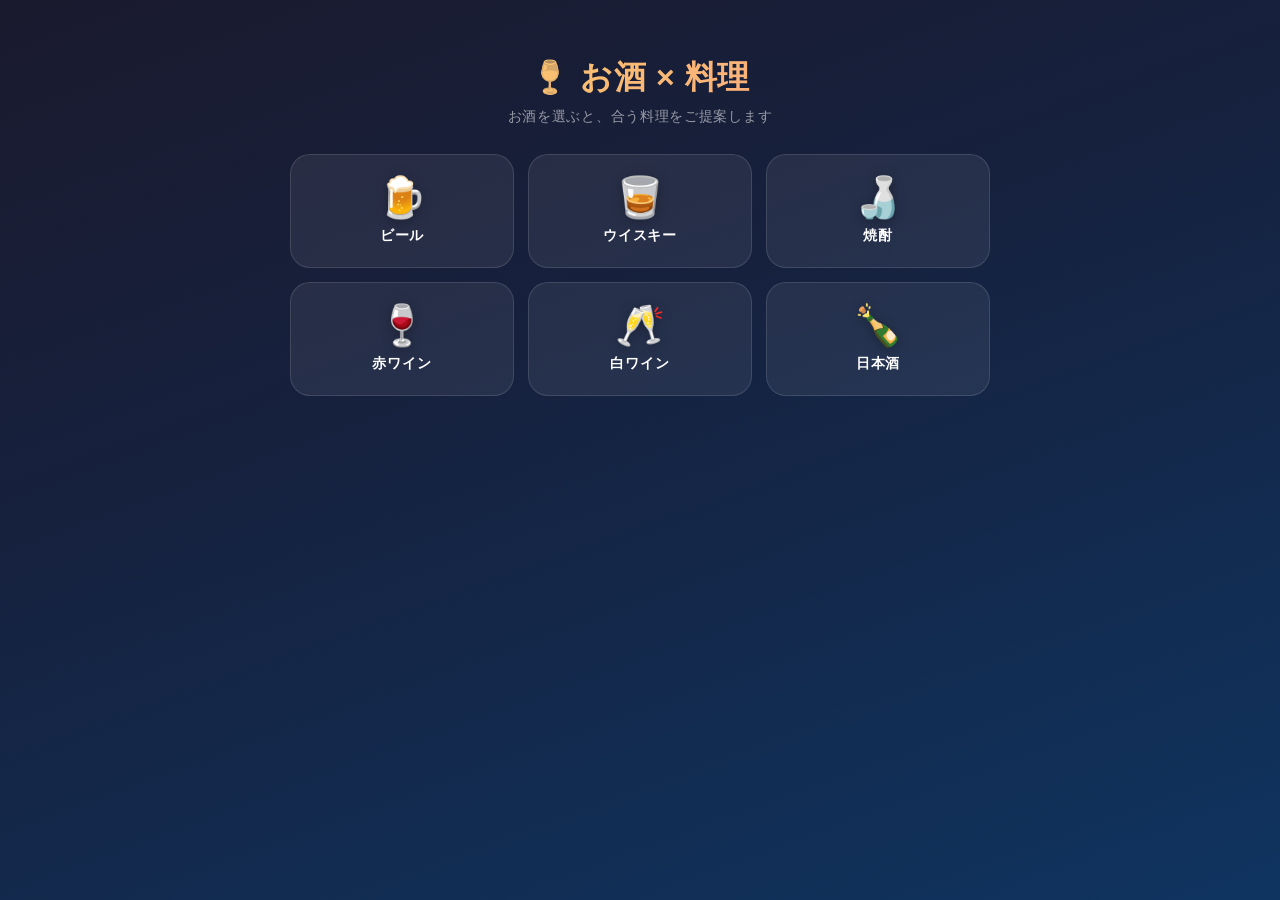
==== commit 2160bb32: "Add alcohol-food pairing app Replace the calculator with a Japanese alcohol × food pairing app. User" ====
--- a/index.html
+++ b/index.html
@@ -2,94 +2,62 @@
 <html lang="ja">
 <head>
   <meta charset="UTF-8">
-  <meta name="viewport" content="width=device-width, initial-scale=1.0, user-scalable=no">
-  <title>テトリス</title>
+  <meta name="viewport" content="width=device-width, initial-scale=1.0">
+  <title>お酒 × 料理 ペアリング</title>
   <link rel="stylesheet" href="style.css">
 </head>
 <body>
-  <div class="game-wrapper">
-    <header class="game-header">
-      <h1>TETRIS</h1>
+  <div class="app">
+    <header class="header">
+      <h1 class="title">🍷 お酒 × 料理</h1>
+      <p class="subtitle">お酒を選ぶと、合う料理をご提案します</p>
     </header>
 
-    <div class="game-layout">
-      <!-- Left panel -->
-      <div class="side-panel left-panel">
-        <div class="panel-box">
-          <div class="panel-label">HOLD</div>
-          <canvas id="holdCanvas" width="120" height="120"></canvas>
-        </div>
-        <div class="panel-box">
-          <div class="panel-label">SCORE</div>
-          <div class="panel-value" id="score">0</div>
-        </div>
-        <div class="panel-box">
-          <div class="panel-label">LEVEL</div>
-          <div class="panel-value" id="level">1</div>
-        </div>
-        <div class="panel-box">
-          <div class="panel-label">LINES</div>
-          <div class="panel-value" id="lines">0</div>
-        </div>
+    <section class="drink-section">
+      <div class="drink-grid">
+        <button class="drink-card" data-drink="beer" onclick="selectDrink('beer')">
+          <span class="drink-icon">🍺</span>
+          <span class="drink-name">ビール</span>
+        </button>
+        <button class="drink-card" data-drink="whiskey" onclick="selectDrink('whiskey')">
+          <span class="drink-icon">🥃</span>
+          <span class="drink-name">ウイスキー</span>
+        </button>
+        <button class="drink-card" data-drink="shochu" onclick="selectDrink('shochu')">
+          <span class="drink-icon">🍶</span>
+          <span class="drink-name">焼酎</span>
+        </button>
+        <button class="drink-card" data-drink="red-wine" onclick="selectDrink('red-wine')">
+          <span class="drink-icon">🍷</span>
+          <span class="drink-name">赤ワイン</span>
+        </button>
+        <button class="drink-card" data-drink="white-wine" onclick="selectDrink('white-wine')">
+          <span class="drink-icon">🥂</span>
+          <span class="drink-name">白ワイン</span>
+        </button>
+        <button class="drink-card" data-drink="sake" onclick="selectDrink('sake')">
+          <span class="drink-icon">🍾</span>
+          <span class="drink-name">日本酒</span>
+        </button>
       </div>
+    </section>
 
-      <!-- Main board -->
-      <div class="board-container">
-        <canvas id="gameCanvas" width="300" height="600"></canvas>
-        <div class="overlay" id="overlay">
-          <div class="overlay-content" id="startScreen">
-            <h2>TETRIS</h2>
-            <p>キーボード操作:</p>
-            <ul>
-              <li>← → : 移動</li>
-              <li>↑ / X : 右回転</li>
-              <li>Z : 左回転</li>
-              <li>↓ : ソフトドロップ</li>
-              <li>Space : ハードドロップ</li>
-              <li>C : ホールド</li>
-              <li>P : 一時停止</li>
-            </ul>
-            <button class="btn-start" id="startBtn">スタート</button>
-          </div>
-          <div class="overlay-content hidden" id="pauseScreen">
-            <h2>PAUSE</h2>
-            <button class="btn-start" id="resumeBtn">再開</button>
-          </div>
-          <div class="overlay-content hidden" id="gameOverScreen">
-            <h2>GAME OVER</h2>
-            <div class="final-score">Score: <span id="finalScore">0</span></div>
-            <button class="btn-start" id="restartBtn">もう一度</button>
+    <section class="result-section" id="result-section">
+      <div class="result-card" id="result-card">
+        <div class="result-header">
+          <span class="result-drink-icon" id="result-icon"></span>
+          <div>
+            <p class="result-label">選択中のお酒</p>
+            <h2 class="result-drink-name" id="result-drink-name"></h2>
           </div>
         </div>
+        <p class="result-description" id="result-description"></p>
+        <h3 class="food-title">おすすめの料理</h3>
+        <div class="food-grid" id="food-grid"></div>
       </div>
-
-      <!-- Right panel -->
-      <div class="side-panel right-panel">
-        <div class="panel-box">
-          <div class="panel-label">NEXT</div>
-          <canvas id="nextCanvas" width="120" height="360"></canvas>
-        </div>
-      </div>
-    </div>
-
-    <!-- Mobile controls -->
-    <div class="mobile-controls">
-      <div class="mobile-row">
-        <button class="mobile-btn" id="holdBtn">HOLD</button>
-        <button class="mobile-btn" id="rotateLeftBtn">↺</button>
-        <button class="mobile-btn" id="rotateRightBtn">↻</button>
-      </div>
-      <div class="mobile-row">
-        <button class="mobile-btn" id="moveLeftBtn">◀</button>
-        <button class="mobile-btn" id="softDropBtn">▼</button>
-        <button class="mobile-btn" id="moveRightBtn">▶</button>
-      </div>
-      <div class="mobile-row">
-        <button class="mobile-btn wide" id="hardDropBtn">HARD DROP</button>
-      </div>
-    </div>
+    </section>
   </div>
 
-  <script src="tetris.js"></script>
+  <script src="pairing.js"></script>
 </body>
 </html>
--- a/style.css
+++ b/style.css
@@ -1,248 +1,245 @@
-*, *::before, *::after {
-  box-sizing: border-box;
+* {
   margin: 0;
   padding: 0;
-}
-
-:root {
-  --bg: #0a0a1a;
-  --panel-bg: #12122a;
-  --border: #2a2a5a;
-  --accent: #00d4ff;
-  --accent2: #ff006e;
-  --text: #e0e0ff;
-  --text-dim: #6060a0;
-}
-
-html, body {
-  height: 100%;
-  background: var(--bg);
-  color: var(--text);
-  font-family: 'Courier New', Courier, monospace;
-  overflow-x: hidden;
+  box-sizing: border-box;
 }
 
 body {
-  display: flex;
-  justify-content: center;
-  align-items: flex-start;
   min-height: 100vh;
-  padding: 16px 8px;
-}
-
-.game-wrapper {
-  display: flex;
-  flex-direction: column;
-  align-items: center;
-  gap: 16px;
-  width: 100%;
-  max-width: 600px;
-}
-
-.game-header h1 {
-  font-size: 2.4rem;
-  letter-spacing: 0.3em;
+  font-family: -apple-system, BlinkMacSystemFont, 'Hiragino Sans', 'Yu Gothic UI', sans-serif;
+  background: linear-gradient(160deg, #1a1a2e 0%, #16213e 40%, #0f3460 100%);
+  color: #ffffff;
+  padding: 24px 16px 48px;
+}
+
+.app {
+  max-width: 700px;
+  margin: 0 auto;
+}
+
+/* ヘッダー */
+.header {
   text-align: center;
-  background: linear-gradient(90deg, var(--accent), var(--accent2));
+  padding: 32px 0 28px;
+}
+
+.title {
+  font-size: 32px;
+  font-weight: 700;
+  letter-spacing: 0.02em;
+  margin-bottom: 8px;
+  background: linear-gradient(135deg, #f6d365, #fda085);
   -webkit-background-clip: text;
   -webkit-text-fill-color: transparent;
   background-clip: text;
-  filter: drop-shadow(0 0 16px var(--accent));
-}
-
-.game-layout {
-  display: flex;
-  gap: 12px;
-  align-items: flex-start;
-  justify-content: center;
-  width: 100%;
-}
-
-.side-panel {
+}
+
+.subtitle {
+  font-size: 14px;
+  color: rgba(255, 255, 255, 0.55);
+  letter-spacing: 0.05em;
+}
+
+/* お酒選択グリッド */
+.drink-section {
+  margin-bottom: 28px;
+}
+
+.drink-grid {
+  display: grid;
+  grid-template-columns: repeat(3, 1fr);
+  gap: 14px;
+}
+
+.drink-card {
+  background: rgba(255, 255, 255, 0.07);
+  border: 1.5px solid rgba(255, 255, 255, 0.12);
+  border-radius: 20px;
+  padding: 22px 12px;
   display: flex;
   flex-direction: column;
+  align-items: center;
   gap: 10px;
-  width: 120px;
-  flex-shrink: 0;
-}
-
-.panel-box {
-  background: var(--panel-bg);
-  border: 1px solid var(--border);
-  border-radius: 6px;
-  padding: 8px;
-  text-align: center;
-}
-
-.panel-label {
-  font-size: 0.65rem;
-  letter-spacing: 0.15em;
-  color: var(--accent);
-  margin-bottom: 6px;
-}
-
-.panel-value {
-  font-size: 1.5rem;
-  font-weight: bold;
-  color: var(--text);
-  letter-spacing: 0.05em;
-}
-
-#holdCanvas, #nextCanvas {
-  display: block;
-  margin: 0 auto;
-  width: 100%;
-  height: auto;
-}
-
-.board-container {
+  cursor: pointer;
+  transition: all 0.22s cubic-bezier(0.34, 1.56, 0.64, 1);
+  color: #ffffff;
   position: relative;
-  flex-shrink: 0;
-  border: 2px solid var(--border);
-  border-radius: 4px;
-  box-shadow: 0 0 30px rgba(0, 212, 255, 0.15), inset 0 0 30px rgba(0, 0, 0, 0.5);
   overflow: hidden;
 }
 
-#gameCanvas {
-  display: block;
-  background: #050510;
-}
-
-.overlay {
+.drink-card::before {
+  content: '';
   position: absolute;
   inset: 0;
-  display: flex;
-  justify-content: center;
+  opacity: 0;
+  transition: opacity 0.2s ease;
+  border-radius: inherit;
+}
+
+.drink-card[data-drink="beer"]::before       { background: linear-gradient(135deg, rgba(251,191,36,0.25), rgba(245,158,11,0.15)); }
+.drink-card[data-drink="whiskey"]::before    { background: linear-gradient(135deg, rgba(180,83,9,0.3), rgba(120,53,15,0.2)); }
+.drink-card[data-drink="shochu"]::before     { background: linear-gradient(135deg, rgba(16,185,129,0.25), rgba(5,150,105,0.15)); }
+.drink-card[data-drink="red-wine"]::before   { background: linear-gradient(135deg, rgba(220,38,38,0.3), rgba(153,27,27,0.2)); }
+.drink-card[data-drink="white-wine"]::before { background: linear-gradient(135deg, rgba(251,207,232,0.25), rgba(244,114,182,0.15)); }
+.drink-card[data-drink="sake"]::before       { background: linear-gradient(135deg, rgba(139,92,246,0.25), rgba(109,40,217,0.15)); }
+
+.drink-card:hover {
+  transform: translateY(-4px) scale(1.03);
+  border-color: rgba(255, 255, 255, 0.28);
+  box-shadow: 0 12px 32px rgba(0, 0, 0, 0.3);
+}
+
+.drink-card:hover::before,
+.drink-card.active::before {
+  opacity: 1;
+}
+
+.drink-card.active {
+  border-color: rgba(255, 255, 255, 0.45);
+  box-shadow: 0 8px 28px rgba(0, 0, 0, 0.35);
+  transform: translateY(-2px);
+}
+
+.drink-icon {
+  font-size: 40px;
+  line-height: 1;
+  filter: drop-shadow(0 2px 6px rgba(0,0,0,0.3));
+}
+
+.drink-name {
+  font-size: 14px;
+  font-weight: 600;
+  letter-spacing: 0.06em;
+}
+
+/* 結果エリア */
+.result-section {
+  display: none;
+}
+
+.result-section.visible {
+  display: block;
+  animation: slideUp 0.35s cubic-bezier(0.34, 1.4, 0.64, 1);
+}
+
+@keyframes slideUp {
+  from {
+    opacity: 0;
+    transform: translateY(20px);
+  }
+  to {
+    opacity: 1;
+    transform: translateY(0);
+  }
+}
+
+.result-card {
+  background: rgba(255, 255, 255, 0.08);
+  border: 1.5px solid rgba(255, 255, 255, 0.15);
+  border-radius: 24px;
+  padding: 28px;
+  backdrop-filter: blur(20px);
+}
+
+.result-header {
+  display: flex;
   align-items: center;
-  background: rgba(5, 5, 20, 0.88);
-  backdrop-filter: blur(4px);
-}
-
-.overlay-content {
-  text-align: center;
-  padding: 24px 32px;
-  background: var(--panel-bg);
-  border: 1px solid var(--border);
-  border-radius: 10px;
-  box-shadow: 0 0 40px rgba(0, 212, 255, 0.2);
-  min-width: 220px;
-}
-
-.overlay-content h2 {
-  font-size: 2rem;
-  letter-spacing: 0.25em;
+  gap: 16px;
   margin-bottom: 16px;
-  background: linear-gradient(90deg, var(--accent), var(--accent2));
-  -webkit-background-clip: text;
-  -webkit-text-fill-color: transparent;
-  background-clip: text;
-}
-
-.overlay-content p {
-  font-size: 0.75rem;
-  color: var(--text-dim);
-  margin-bottom: 8px;
-}
-
-.overlay-content ul {
-  list-style: none;
-  font-size: 0.75rem;
-  color: var(--text);
-  margin-bottom: 20px;
-  text-align: left;
-  line-height: 1.8;
-}
-
-.overlay-content li::before {
-  content: "• ";
-  color: var(--accent);
-}
-
-.final-score {
-  font-size: 1.2rem;
-  margin-bottom: 20px;
-  color: var(--accent);
-}
-
-.hidden {
-  display: none !important;
-}
-
-.btn-start {
-  background: linear-gradient(135deg, var(--accent), #0088cc);
-  color: #fff;
-  border: none;
-  border-radius: 6px;
-  padding: 12px 32px;
-  font-size: 1rem;
-  font-family: 'Courier New', Courier, monospace;
+}
+
+.result-drink-icon {
+  font-size: 52px;
+  filter: drop-shadow(0 4px 12px rgba(0,0,0,0.4));
+  flex-shrink: 0;
+}
+
+.result-label {
+  font-size: 11px;
+  color: rgba(255, 255, 255, 0.45);
   letter-spacing: 0.1em;
-  cursor: pointer;
-  transition: opacity 0.2s, transform 0.1s;
-  box-shadow: 0 4px 20px rgba(0, 212, 255, 0.4);
-}
-
-.btn-start:hover {
-  opacity: 0.9;
-  transform: translateY(-1px);
-}
-
-.btn-start:active {
-  transform: translateY(0);
-}
-
-.mobile-controls {
+  text-transform: uppercase;
+  margin-bottom: 4px;
+}
+
+.result-drink-name {
+  font-size: 26px;
+  font-weight: 700;
+  letter-spacing: 0.02em;
+}
+
+.result-description {
+  font-size: 14px;
+  color: rgba(255, 255, 255, 0.65);
+  line-height: 1.7;
+  margin-bottom: 24px;
+  padding-bottom: 24px;
+  border-bottom: 1px solid rgba(255, 255, 255, 0.1);
+}
+
+.food-title {
+  font-size: 13px;
+  font-weight: 600;
+  letter-spacing: 0.12em;
+  color: rgba(255, 255, 255, 0.5);
+  text-transform: uppercase;
+  margin-bottom: 16px;
+}
+
+.food-grid {
+  display: grid;
+  grid-template-columns: repeat(2, 1fr);
+  gap: 10px;
+}
+
+.food-item {
+  background: rgba(255, 255, 255, 0.07);
+  border: 1px solid rgba(255, 255, 255, 0.1);
+  border-radius: 14px;
+  padding: 14px 16px;
+  display: flex;
+  align-items: center;
+  gap: 12px;
+  animation: fadeIn 0.3s ease both;
+}
+
+@keyframes fadeIn {
+  from { opacity: 0; transform: scale(0.95); }
+  to   { opacity: 1; transform: scale(1); }
+}
+
+.food-emoji {
+  font-size: 26px;
+  flex-shrink: 0;
+}
+
+.food-info {
   display: flex;
   flex-direction: column;
-  gap: 8px;
-  width: 100%;
-  max-width: 340px;
-}
-
-.mobile-row {
-  display: flex;
-  gap: 8px;
-  justify-content: center;
-}
-
-.mobile-btn {
-  background: var(--panel-bg);
-  color: var(--text);
-  border: 1px solid var(--border);
-  border-radius: 8px;
-  padding: 14px 0;
-  font-size: 1.1rem;
-  font-family: 'Courier New', Courier, monospace;
-  cursor: pointer;
-  flex: 1;
-  max-width: 100px;
-  transition: background 0.1s, border-color 0.1s;
-  -webkit-tap-highlight-color: transparent;
-  user-select: none;
-  touch-action: manipulation;
-}
-
-.mobile-btn.wide {
-  max-width: none;
-  flex: 3;
-}
-
-.mobile-btn:active {
-  background: rgba(0, 212, 255, 0.2);
-  border-color: var(--accent);
-}
-
-@media (max-width: 520px) {
-  .side-panel {
-    width: 76px;
-  }
-
-  .panel-value {
-    font-size: 1rem;
-  }
-
-  .game-header h1 {
-    font-size: 1.8rem;
-  }
-}
+  gap: 2px;
+}
+
+.food-name {
+  font-size: 14px;
+  font-weight: 600;
+}
+
+.food-note {
+  font-size: 11px;
+  color: rgba(255, 255, 255, 0.45);
+  line-height: 1.4;
+}
+
+@media (max-width: 480px) {
+  .drink-grid {
+    grid-template-columns: repeat(2, 1fr);
+  }
+
+  .food-grid {
+    grid-template-columns: 1fr;
+  }
+
+  .title {
+    font-size: 26px;
+  }
+}
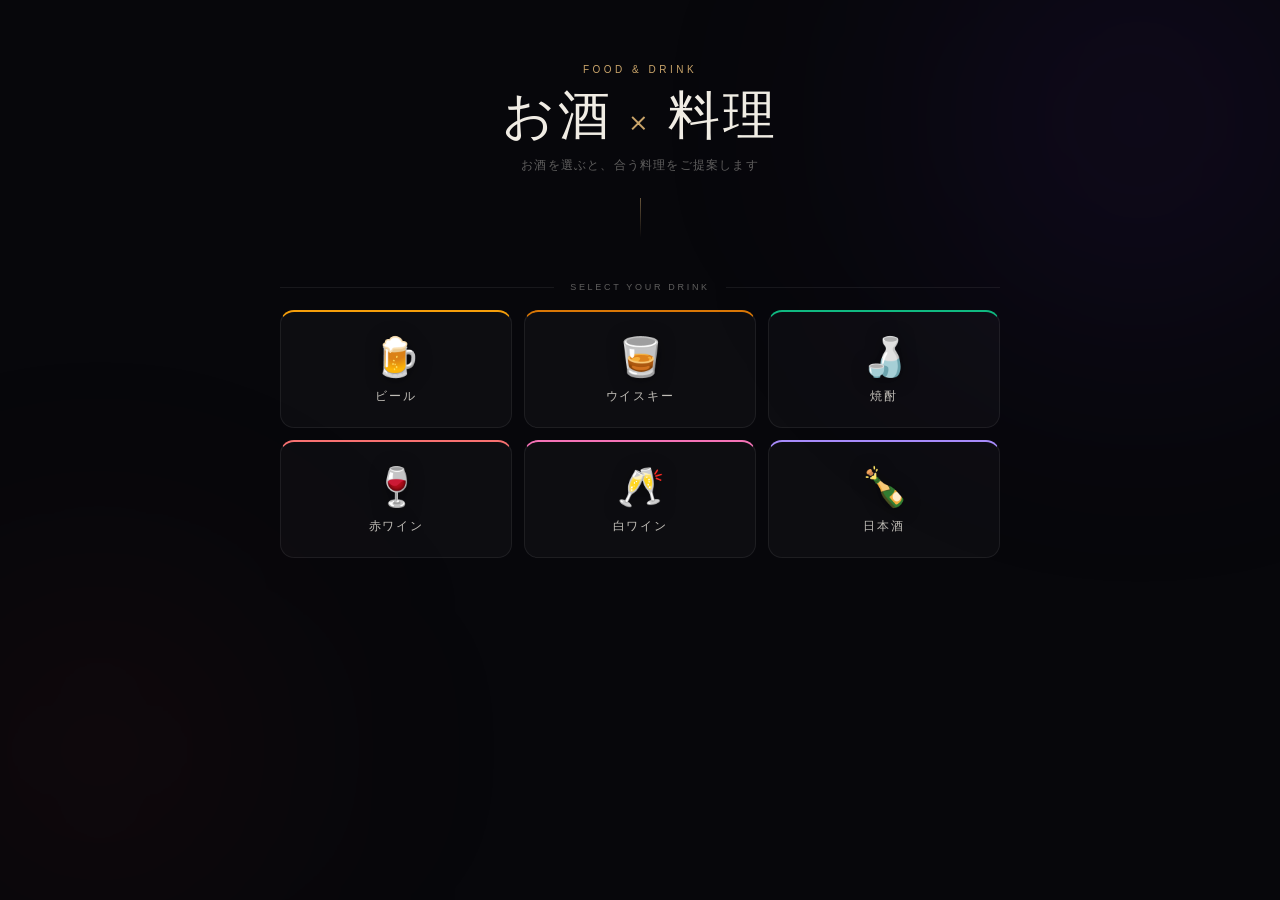
==== commit 3a8dd616: "Redesign UI with luxury bar aesthetic Complete visual overhaul: near-black bg with colored atmospher" ====
--- a/index.html
+++ b/index.html
@@ -4,16 +4,25 @@
   <meta charset="UTF-8">
   <meta name="viewport" content="width=device-width, initial-scale=1.0">
   <title>お酒 × 料理 ペアリング</title>
+  <link rel="preconnect" href="https://fonts.googleapis.com">
+  <link rel="preconnect" href="https://fonts.gstatic.com" crossorigin>
+  <link href="https://fonts.googleapis.com/css2?family=Cormorant+Garamond:ital,wght@0,300;0,400;0,600;1,300&display=swap" rel="stylesheet">
   <link rel="stylesheet" href="style.css">
 </head>
 <body>
+  <div class="orb orb-1"></div>
+  <div class="orb orb-2"></div>
+
   <div class="app">
     <header class="header">
-      <h1 class="title">🍷 お酒 × 料理</h1>
+      <p class="header-eyebrow">Food &amp; Drink</p>
+      <h1 class="title">お酒<span class="title-x"> × </span>料理</h1>
       <p class="subtitle">お酒を選ぶと、合う料理をご提案します</p>
+      <div class="header-rule"></div>
     </header>
 
     <section class="drink-section">
+      <p class="section-label"><span>Select your drink</span></p>
       <div class="drink-grid">
         <button class="drink-card" data-drink="beer" onclick="selectDrink('beer')">
           <span class="drink-icon">🍺</span>
@@ -46,13 +55,14 @@
       <div class="result-card" id="result-card">
         <div class="result-header">
           <span class="result-drink-icon" id="result-icon"></span>
-          <div>
-            <p class="result-label">選択中のお酒</p>
+          <div class="result-meta">
+            <p class="result-label">Pairing Guide</p>
             <h2 class="result-drink-name" id="result-drink-name"></h2>
           </div>
         </div>
+        <div class="result-divider"></div>
         <p class="result-description" id="result-description"></p>
-        <h3 class="food-title">おすすめの料理</h3>
+        <h3 class="food-title"><span>Recommended dishes</span></h3>
         <div class="food-grid" id="food-grid"></div>
       </div>
     </section>
--- a/style.css
+++ b/style.css
@@ -4,186 +4,313 @@
   box-sizing: border-box;
 }
 
+:root {
+  --bg: #07070b;
+  --surface: rgba(255, 255, 255, 0.028);
+  --border: rgba(255, 255, 255, 0.07);
+  --text: #f0ece4;
+  --muted: rgba(240, 236, 228, 0.38);
+  --gold: #c9a46a;
+  --drink-color: #c9a46a;
+  --drink-rgb: 201, 164, 106;
+}
+
 body {
   min-height: 100vh;
+  background-color: var(--bg);
+  color: var(--text);
   font-family: -apple-system, BlinkMacSystemFont, 'Hiragino Sans', 'Yu Gothic UI', sans-serif;
-  background: linear-gradient(160deg, #1a1a2e 0%, #16213e 40%, #0f3460 100%);
-  color: #ffffff;
-  padding: 24px 16px 48px;
+  padding: 0 20px 80px;
+  overflow-x: hidden;
+  position: relative;
+}
+
+/* 背景オーブ */
+.orb {
+  position: fixed;
+  border-radius: 50%;
+  pointer-events: none;
+  filter: blur(120px);
+  z-index: 0;
+}
+.orb-1 {
+  width: 640px;
+  height: 640px;
+  background: radial-gradient(circle, rgba(76, 29, 149, 0.18), transparent 70%);
+  top: -200px;
+  right: -180px;
+}
+.orb-2 {
+  width: 500px;
+  height: 500px;
+  background: radial-gradient(circle, rgba(127, 29, 29, 0.14), transparent 70%);
+  bottom: -100px;
+  left: -150px;
 }
 
 .app {
-  max-width: 700px;
+  position: relative;
+  z-index: 1;
+  max-width: 720px;
   margin: 0 auto;
 }
 
 /* ヘッダー */
 .header {
   text-align: center;
-  padding: 32px 0 28px;
+  padding: 64px 0 44px;
+}
+
+.header-eyebrow {
+  font-size: 10px;
+  letter-spacing: 0.35em;
+  text-transform: uppercase;
+  color: var(--gold);
+  margin-bottom: 16px;
+  font-weight: 400;
 }
 
 .title {
-  font-size: 32px;
-  font-weight: 700;
-  letter-spacing: 0.02em;
-  margin-bottom: 8px;
-  background: linear-gradient(135deg, #f6d365, #fda085);
-  -webkit-background-clip: text;
-  -webkit-text-fill-color: transparent;
-  background-clip: text;
+  font-family: 'Cormorant Garamond', 'Georgia', 'Hiragino Mincho ProN', 'Yu Mincho', serif;
+  font-size: 52px;
+  font-weight: 300;
+  letter-spacing: 0.06em;
+  color: var(--text);
+  line-height: 1;
+  margin-bottom: 14px;
+}
+
+.title-x {
+  color: var(--gold);
+  font-style: italic;
+  font-weight: 300;
 }
 
 .subtitle {
-  font-size: 14px;
-  color: rgba(255, 255, 255, 0.55);
-  letter-spacing: 0.05em;
-}
-
-/* お酒選択グリッド */
+  font-size: 12px;
+  color: var(--muted);
+  letter-spacing: 0.1em;
+}
+
+.header-rule {
+  width: 1px;
+  height: 40px;
+  background: linear-gradient(to bottom, var(--gold), transparent);
+  margin: 24px auto 0;
+  opacity: 0.5;
+}
+
+/* セクションラベル */
+.section-label {
+  display: flex;
+  align-items: center;
+  gap: 0;
+  margin-bottom: 18px;
+  overflow: hidden;
+}
+.section-label::before,
+.section-label::after {
+  content: '';
+  flex: 1;
+  height: 1px;
+  background: var(--border);
+}
+.section-label span {
+  font-size: 9px;
+  letter-spacing: 0.3em;
+  text-transform: uppercase;
+  color: var(--muted);
+  padding: 0 16px;
+  white-space: nowrap;
+}
+
+/* お酒カード */
 .drink-section {
-  margin-bottom: 28px;
+  margin-bottom: 44px;
 }
 
 .drink-grid {
   display: grid;
   grid-template-columns: repeat(3, 1fr);
-  gap: 14px;
-}
+  gap: 12px;
+}
+
+.drink-card[data-drink="beer"]       { --card-color: #f59e0b; --card-rgb: 245,158,11; }
+.drink-card[data-drink="whiskey"]    { --card-color: #d97706; --card-rgb: 217,119,6; }
+.drink-card[data-drink="shochu"]     { --card-color: #10b981; --card-rgb: 16,185,129; }
+.drink-card[data-drink="red-wine"]   { --card-color: #f87171; --card-rgb: 248,113,113; }
+.drink-card[data-drink="white-wine"] { --card-color: #f472b6; --card-rgb: 244,114,182; }
+.drink-card[data-drink="sake"]       { --card-color: #a78bfa; --card-rgb: 167,139,250; }
 
 .drink-card {
-  background: rgba(255, 255, 255, 0.07);
-  border: 1.5px solid rgba(255, 255, 255, 0.12);
-  border-radius: 20px;
-  padding: 22px 12px;
+  background: var(--surface);
+  border: 1px solid var(--border);
+  border-top: 2px solid var(--card-color);
+  border-radius: 14px;
+  padding: 26px 12px 22px;
   display: flex;
   flex-direction: column;
   align-items: center;
-  gap: 10px;
+  gap: 12px;
   cursor: pointer;
-  transition: all 0.22s cubic-bezier(0.34, 1.56, 0.64, 1);
-  color: #ffffff;
+  color: var(--text);
+  transition: background 0.2s ease, box-shadow 0.2s ease, transform 0.2s cubic-bezier(0.34, 1.56, 0.64, 1), border-color 0.2s ease;
+  position: relative;
+}
+
+.drink-card::after {
+  content: '';
+  position: absolute;
+  inset: -1px;
+  border-radius: inherit;
+  box-shadow: 0 0 0 0 rgba(var(--card-rgb), 0);
+  transition: box-shadow 0.25s ease;
+  pointer-events: none;
+}
+
+.drink-card:hover {
+  background: rgba(var(--card-rgb), 0.07);
+  border-color: rgba(var(--card-rgb), 0.35);
+  border-top-color: var(--card-color);
+  transform: translateY(-4px);
+}
+.drink-card:hover::after {
+  box-shadow: 0 12px 32px rgba(0, 0, 0, 0.4), 0 0 20px rgba(var(--card-rgb), 0.12);
+}
+
+.drink-card.active {
+  background: rgba(var(--card-rgb), 0.1);
+  border-color: rgba(var(--card-rgb), 0.45);
+  border-top-color: var(--card-color);
+  transform: translateY(-2px);
+}
+.drink-card.active::after {
+  box-shadow: 0 8px 24px rgba(0, 0, 0, 0.35), 0 0 0 1px rgba(var(--card-rgb), 0.3) inset;
+}
+
+.drink-icon {
+  font-size: 38px;
+  line-height: 1;
+  filter: drop-shadow(0 2px 8px rgba(0, 0, 0, 0.5));
+  transition: transform 0.2s cubic-bezier(0.34, 1.56, 0.64, 1);
+}
+.drink-card:hover .drink-icon,
+.drink-card.active .drink-icon {
+  transform: scale(1.12);
+}
+
+.drink-name {
+  font-size: 12px;
+  font-weight: 500;
+  letter-spacing: 0.14em;
+  color: rgba(240, 236, 228, 0.8);
+}
+
+/* 結果セクション */
+.result-section {
+  display: none;
+}
+.result-section.visible {
+  display: block;
+  animation: fadeUp 0.45s cubic-bezier(0.22, 1, 0.36, 1);
+}
+
+@keyframes fadeUp {
+  from { opacity: 0; transform: translateY(20px); }
+  to   { opacity: 1; transform: translateY(0); }
+}
+
+.result-card {
+  background: var(--surface);
+  border: 1px solid var(--border);
+  border-left: 3px solid var(--drink-color);
+  border-radius: 16px;
+  padding: 36px;
   position: relative;
   overflow: hidden;
 }
 
-.drink-card::before {
+.result-card::before {
   content: '';
   position: absolute;
-  inset: 0;
-  opacity: 0;
-  transition: opacity 0.2s ease;
-  border-radius: inherit;
-}
-
-.drink-card[data-drink="beer"]::before       { background: linear-gradient(135deg, rgba(251,191,36,0.25), rgba(245,158,11,0.15)); }
-.drink-card[data-drink="whiskey"]::before    { background: linear-gradient(135deg, rgba(180,83,9,0.3), rgba(120,53,15,0.2)); }
-.drink-card[data-drink="shochu"]::before     { background: linear-gradient(135deg, rgba(16,185,129,0.25), rgba(5,150,105,0.15)); }
-.drink-card[data-drink="red-wine"]::before   { background: linear-gradient(135deg, rgba(220,38,38,0.3), rgba(153,27,27,0.2)); }
-.drink-card[data-drink="white-wine"]::before { background: linear-gradient(135deg, rgba(251,207,232,0.25), rgba(244,114,182,0.15)); }
-.drink-card[data-drink="sake"]::before       { background: linear-gradient(135deg, rgba(139,92,246,0.25), rgba(109,40,217,0.15)); }
-
-.drink-card:hover {
-  transform: translateY(-4px) scale(1.03);
-  border-color: rgba(255, 255, 255, 0.28);
-  box-shadow: 0 12px 32px rgba(0, 0, 0, 0.3);
-}
-
-.drink-card:hover::before,
-.drink-card.active::before {
-  opacity: 1;
-}
-
-.drink-card.active {
-  border-color: rgba(255, 255, 255, 0.45);
-  box-shadow: 0 8px 28px rgba(0, 0, 0, 0.35);
-  transform: translateY(-2px);
-}
-
-.drink-icon {
-  font-size: 40px;
+  top: 0;
+  left: 0;
+  right: 0;
+  height: 160px;
+  background: radial-gradient(ellipse 60% 100% at 10% -20%, rgba(var(--drink-rgb), 0.06), transparent);
+  pointer-events: none;
+}
+
+.result-header {
+  display: flex;
+  align-items: flex-start;
+  gap: 22px;
+  margin-bottom: 24px;
+}
+
+.result-drink-icon {
+  font-size: 68px;
   line-height: 1;
-  filter: drop-shadow(0 2px 6px rgba(0,0,0,0.3));
-}
-
-.drink-name {
-  font-size: 14px;
-  font-weight: 600;
-  letter-spacing: 0.06em;
-}
-
-/* 結果エリア */
-.result-section {
-  display: none;
-}
-
-.result-section.visible {
-  display: block;
-  animation: slideUp 0.35s cubic-bezier(0.34, 1.4, 0.64, 1);
-}
-
-@keyframes slideUp {
-  from {
-    opacity: 0;
-    transform: translateY(20px);
-  }
-  to {
-    opacity: 1;
-    transform: translateY(0);
-  }
-}
-
-.result-card {
-  background: rgba(255, 255, 255, 0.08);
-  border: 1.5px solid rgba(255, 255, 255, 0.15);
-  border-radius: 24px;
-  padding: 28px;
-  backdrop-filter: blur(20px);
-}
-
-.result-header {
+  flex-shrink: 0;
+  filter: drop-shadow(0 4px 16px rgba(0, 0, 0, 0.5));
+}
+
+.result-meta {
+  flex: 1;
+  padding-top: 6px;
+}
+
+.result-label {
+  font-size: 9px;
+  letter-spacing: 0.3em;
+  text-transform: uppercase;
+  color: var(--muted);
+  margin-bottom: 8px;
+}
+
+.result-drink-name {
+  font-family: 'Cormorant Garamond', 'Georgia', 'Hiragino Mincho ProN', 'Yu Mincho', serif;
+  font-size: 34px;
+  font-weight: 400;
+  color: var(--drink-color);
+  letter-spacing: 0.04em;
+  line-height: 1.1;
+}
+
+.result-divider {
+  height: 1px;
+  background: linear-gradient(to right, rgba(var(--drink-rgb), 0.3), var(--border), transparent);
+  margin-bottom: 22px;
+}
+
+.result-description {
+  font-size: 13.5px;
+  color: rgba(240, 236, 228, 0.58);
+  line-height: 1.85;
+  margin-bottom: 30px;
+}
+
+.food-title {
   display: flex;
   align-items: center;
-  gap: 16px;
+  gap: 0;
   margin-bottom: 16px;
-}
-
-.result-drink-icon {
-  font-size: 52px;
-  filter: drop-shadow(0 4px 12px rgba(0,0,0,0.4));
-  flex-shrink: 0;
-}
-
-.result-label {
-  font-size: 11px;
-  color: rgba(255, 255, 255, 0.45);
-  letter-spacing: 0.1em;
+  overflow: hidden;
+}
+.food-title span {
+  font-size: 9px;
+  letter-spacing: 0.3em;
   text-transform: uppercase;
-  margin-bottom: 4px;
-}
-
-.result-drink-name {
-  font-size: 26px;
-  font-weight: 700;
-  letter-spacing: 0.02em;
-}
-
-.result-description {
-  font-size: 14px;
-  color: rgba(255, 255, 255, 0.65);
-  line-height: 1.7;
-  margin-bottom: 24px;
-  padding-bottom: 24px;
-  border-bottom: 1px solid rgba(255, 255, 255, 0.1);
-}
-
-.food-title {
-  font-size: 13px;
-  font-weight: 600;
-  letter-spacing: 0.12em;
-  color: rgba(255, 255, 255, 0.5);
-  text-transform: uppercase;
-  margin-bottom: 16px;
+  color: var(--muted);
+  padding-right: 16px;
+  white-space: nowrap;
+  font-weight: 400;
+}
+.food-title::after {
+  content: '';
+  flex: 1;
+  height: 1px;
+  background: var(--border);
 }
 
 .food-grid {
@@ -193,53 +320,59 @@
 }
 
 .food-item {
-  background: rgba(255, 255, 255, 0.07);
-  border: 1px solid rgba(255, 255, 255, 0.1);
-  border-radius: 14px;
+  display: flex;
+  align-items: center;
+  gap: 14px;
   padding: 14px 16px;
-  display: flex;
-  align-items: center;
-  gap: 12px;
-  animation: fadeIn 0.3s ease both;
-}
-
-@keyframes fadeIn {
-  from { opacity: 0; transform: scale(0.95); }
-  to   { opacity: 1; transform: scale(1); }
+  background: rgba(255, 255, 255, 0.02);
+  border: 1px solid var(--border);
+  border-left: 2px solid rgba(var(--drink-rgb), 0.55);
+  border-radius: 10px;
+  animation: slideIn 0.35s cubic-bezier(0.22, 1, 0.36, 1) both;
+  transition: background 0.18s ease, border-color 0.18s ease;
+}
+
+.food-item:hover {
+  background: rgba(var(--drink-rgb), 0.05);
+  border-left-color: var(--drink-color);
+}
+
+@keyframes slideIn {
+  from { opacity: 0; transform: translateX(-10px); }
+  to   { opacity: 1; transform: translateX(0); }
 }
 
 .food-emoji {
   font-size: 26px;
   flex-shrink: 0;
+  line-height: 1;
 }
 
 .food-info {
   display: flex;
   flex-direction: column;
-  gap: 2px;
+  gap: 3px;
 }
 
 .food-name {
-  font-size: 14px;
-  font-weight: 600;
+  font-size: 13px;
+  font-weight: 500;
+  letter-spacing: 0.02em;
 }
 
 .food-note {
   font-size: 11px;
-  color: rgba(255, 255, 255, 0.45);
-  line-height: 1.4;
-}
-
-@media (max-width: 480px) {
-  .drink-grid {
-    grid-template-columns: repeat(2, 1fr);
-  }
-
-  .food-grid {
-    grid-template-columns: 1fr;
-  }
-
-  .title {
-    font-size: 26px;
-  }
-}
+  color: var(--muted);
+  line-height: 1.45;
+}
+
+/* レスポンシブ */
+@media (max-width: 520px) {
+  .title { font-size: 38px; }
+  .drink-grid { grid-template-columns: repeat(2, 1fr); }
+  .food-grid { grid-template-columns: 1fr; }
+  .result-card { padding: 24px 20px; }
+  .result-drink-icon { font-size: 52px; }
+  .result-drink-name { font-size: 26px; }
+  .header { padding: 48px 0 36px; }
+}
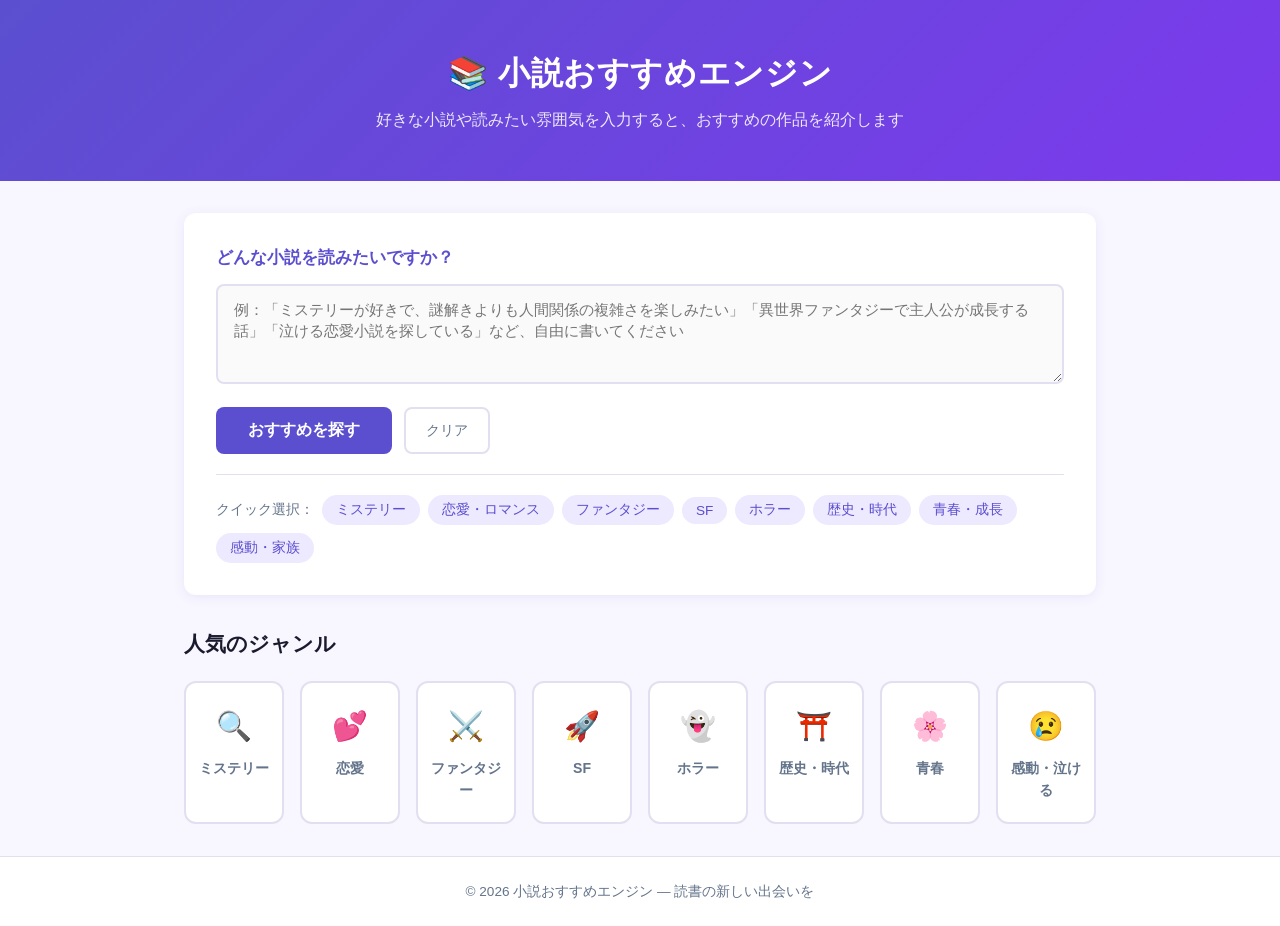
==== commit ff46ca3f: "Add story recommendation engine website Replace calculator with a novel recommendation site where us" ====
--- a/index.html
+++ b/index.html
@@ -3,71 +3,101 @@
 <head>
   <meta charset="UTF-8">
   <meta name="viewport" content="width=device-width, initial-scale=1.0">
-  <title>お酒 × 料理 ペアリング</title>
-  <link rel="preconnect" href="https://fonts.googleapis.com">
-  <link rel="preconnect" href="https://fonts.gstatic.com" crossorigin>
-  <link href="https://fonts.googleapis.com/css2?family=Cormorant+Garamond:ital,wght@0,300;0,400;0,600;1,300&display=swap" rel="stylesheet">
+  <title>小説おすすめエンジン</title>
   <link rel="stylesheet" href="style.css">
 </head>
 <body>
-  <div class="orb orb-1"></div>
-  <div class="orb orb-2"></div>
+  <header>
+    <div class="header-inner">
+      <h1>📚 小説おすすめエンジン</h1>
+      <p class="subtitle">好きな小説や読みたい雰囲気を入力すると、おすすめの作品を紹介します</p>
+    </div>
+  </header>
 
-  <div class="app">
-    <header class="header">
-      <p class="header-eyebrow">Food &amp; Drink</p>
-      <h1 class="title">お酒<span class="title-x"> × </span>料理</h1>
-      <p class="subtitle">お酒を選ぶと、合う料理をご提案します</p>
-      <div class="header-rule"></div>
-    </header>
+  <main>
+    <section class="search-section">
+      <div class="search-box">
+        <label for="description">どんな小説を読みたいですか？</label>
+        <textarea
+          id="description"
+          placeholder="例：「ミステリーが好きで、謎解きよりも人間関係の複雑さを楽しみたい」「異世界ファンタジーで主人公が成長する話」「泣ける恋愛小説を探している」など、自由に書いてください"
+          rows="4"
+        ></textarea>
+        <div class="search-actions">
+          <button id="search-btn" onclick="recommend()">おすすめを探す</button>
+          <button id="clear-btn" onclick="clearSearch()">クリア</button>
+        </div>
+      </div>
 
-    <section class="drink-section">
-      <p class="section-label"><span>Select your drink</span></p>
-      <div class="drink-grid">
-        <button class="drink-card" data-drink="beer" onclick="selectDrink('beer')">
-          <span class="drink-icon">🍺</span>
-          <span class="drink-name">ビール</span>
-        </button>
-        <button class="drink-card" data-drink="whiskey" onclick="selectDrink('whiskey')">
-          <span class="drink-icon">🥃</span>
-          <span class="drink-name">ウイスキー</span>
-        </button>
-        <button class="drink-card" data-drink="shochu" onclick="selectDrink('shochu')">
-          <span class="drink-icon">🍶</span>
-          <span class="drink-name">焼酎</span>
-        </button>
-        <button class="drink-card" data-drink="red-wine" onclick="selectDrink('red-wine')">
-          <span class="drink-icon">🍷</span>
-          <span class="drink-name">赤ワイン</span>
-        </button>
-        <button class="drink-card" data-drink="white-wine" onclick="selectDrink('white-wine')">
-          <span class="drink-icon">🥂</span>
-          <span class="drink-name">白ワイン</span>
-        </button>
-        <button class="drink-card" data-drink="sake" onclick="selectDrink('sake')">
-          <span class="drink-icon">🍾</span>
-          <span class="drink-name">日本酒</span>
-        </button>
+      <div class="tag-shortcuts">
+        <span class="tag-label">クイック選択：</span>
+        <button class="tag-btn" onclick="setTag('ミステリー 謎解き 推理')">ミステリー</button>
+        <button class="tag-btn" onclick="setTag('恋愛 感動 ロマンス')">恋愛・ロマンス</button>
+        <button class="tag-btn" onclick="setTag('ファンタジー 冒険 魔法')">ファンタジー</button>
+        <button class="tag-btn" onclick="setTag('SF 未来 宇宙 科学')">SF</button>
+        <button class="tag-btn" onclick="setTag('ホラー 怖い 恐怖 心理')">ホラー</button>
+        <button class="tag-btn" onclick="setTag('歴史 時代小説 武士 戦国')">歴史・時代</button>
+        <button class="tag-btn" onclick="setTag('青春 学校 友情 成長')">青春・成長</button>
+        <button class="tag-btn" onclick="setTag('感動 泣ける 家族 絆')">感動・家族</button>
       </div>
     </section>
 
-    <section class="result-section" id="result-section">
-      <div class="result-card" id="result-card">
-        <div class="result-header">
-          <span class="result-drink-icon" id="result-icon"></span>
-          <div class="result-meta">
-            <p class="result-label">Pairing Guide</p>
-            <h2 class="result-drink-name" id="result-drink-name"></h2>
-          </div>
+    <section id="results-section" class="results-section hidden">
+      <div class="results-header">
+        <h2>おすすめの小説 <span id="results-count"></span></h2>
+        <p id="results-summary" class="results-summary"></p>
+      </div>
+      <div id="results-grid" class="results-grid"></div>
+    </section>
+
+    <section id="empty-state" class="empty-state hidden">
+      <div class="empty-icon">🔍</div>
+      <p>条件に合う小説が見つかりませんでした。別のキーワードで試してみてください。</p>
+    </section>
+
+    <section class="featured-section">
+      <h2>人気のジャンル</h2>
+      <div class="genre-grid">
+        <div class="genre-card" onclick="setTag('ミステリー 謎解き 推理 殺人'); recommend()">
+          <span class="genre-icon">🔍</span>
+          <span>ミステリー</span>
         </div>
-        <div class="result-divider"></div>
-        <p class="result-description" id="result-description"></p>
-        <h3 class="food-title"><span>Recommended dishes</span></h3>
-        <div class="food-grid" id="food-grid"></div>
+        <div class="genre-card" onclick="setTag('恋愛 感動 ロマンス 切ない'); recommend()">
+          <span class="genre-icon">💕</span>
+          <span>恋愛</span>
+        </div>
+        <div class="genre-card" onclick="setTag('ファンタジー 冒険 魔法 異世界'); recommend()">
+          <span class="genre-icon">⚔️</span>
+          <span>ファンタジー</span>
+        </div>
+        <div class="genre-card" onclick="setTag('SF 未来 宇宙 科学技術'); recommend()">
+          <span class="genre-icon">🚀</span>
+          <span>SF</span>
+        </div>
+        <div class="genre-card" onclick="setTag('ホラー 怖い 恐怖 心理サスペンス'); recommend()">
+          <span class="genre-icon">👻</span>
+          <span>ホラー</span>
+        </div>
+        <div class="genre-card" onclick="setTag('歴史 時代小説 江戸 明治 戦国'); recommend()">
+          <span class="genre-icon">⛩️</span>
+          <span>歴史・時代</span>
+        </div>
+        <div class="genre-card" onclick="setTag('青春 学校 友情 部活 成長'); recommend()">
+          <span class="genre-icon">🌸</span>
+          <span>青春</span>
+        </div>
+        <div class="genre-card" onclick="setTag('感動 泣ける 家族 絆 生きる'); recommend()">
+          <span class="genre-icon">😢</span>
+          <span>感動・泣ける</span>
+        </div>
       </div>
     </section>
-  </div>
+  </main>
 
-  <script src="pairing.js"></script>
+  <footer>
+    <p>© 2026 小説おすすめエンジン — 読書の新しい出会いを</p>
+  </footer>
+
+  <script src="app.js"></script>
 </body>
 </html>
--- a/style.css
+++ b/style.css
@@ -1,378 +1,370 @@
 * {
+  box-sizing: border-box;
   margin: 0;
   padding: 0;
-  box-sizing: border-box;
 }
 
 :root {
-  --bg: #07070b;
-  --surface: rgba(255, 255, 255, 0.028);
-  --border: rgba(255, 255, 255, 0.07);
-  --text: #f0ece4;
-  --muted: rgba(240, 236, 228, 0.38);
-  --gold: #c9a46a;
-  --drink-color: #c9a46a;
-  --drink-rgb: 201, 164, 106;
+  --primary: #5b4fcf;
+  --primary-dark: #4338b0;
+  --primary-light: #ede9ff;
+  --text: #1a1a2e;
+  --text-muted: #64748b;
+  --bg: #f8f7ff;
+  --card-bg: #ffffff;
+  --border: #e2e0f0;
+  --radius: 12px;
+  --shadow: 0 2px 12px rgba(91, 79, 207, 0.1);
+  --shadow-hover: 0 8px 24px rgba(91, 79, 207, 0.2);
 }
 
 body {
+  font-family: 'Hiragino Kaku Gothic Pro', 'Meiryo', 'Yu Gothic', sans-serif;
+  background: var(--bg);
+  color: var(--text);
+  line-height: 1.6;
   min-height: 100vh;
-  background-color: var(--bg);
-  color: var(--text);
-  font-family: -apple-system, BlinkMacSystemFont, 'Hiragino Sans', 'Yu Gothic UI', sans-serif;
-  padding: 0 20px 80px;
-  overflow-x: hidden;
-  position: relative;
-}
-
-/* 背景オーブ */
-.orb {
-  position: fixed;
-  border-radius: 50%;
-  pointer-events: none;
-  filter: blur(120px);
-  z-index: 0;
-}
-.orb-1 {
-  width: 640px;
-  height: 640px;
-  background: radial-gradient(circle, rgba(76, 29, 149, 0.18), transparent 70%);
-  top: -200px;
-  right: -180px;
-}
-.orb-2 {
-  width: 500px;
-  height: 500px;
-  background: radial-gradient(circle, rgba(127, 29, 29, 0.14), transparent 70%);
-  bottom: -100px;
-  left: -150px;
-}
-
-.app {
-  position: relative;
-  z-index: 1;
+  display: flex;
+  flex-direction: column;
+}
+
+header {
+  background: linear-gradient(135deg, var(--primary) 0%, #7c3aed 100%);
+  color: white;
+  padding: 48px 24px;
+  text-align: center;
+}
+
+.header-inner {
   max-width: 720px;
   margin: 0 auto;
 }
 
-/* ヘッダー */
-.header {
+header h1 {
+  font-size: 2rem;
+  font-weight: 700;
+  margin-bottom: 8px;
+  letter-spacing: 0.02em;
+}
+
+.subtitle {
+  font-size: 1rem;
+  opacity: 0.88;
+}
+
+main {
+  flex: 1;
+  max-width: 960px;
+  margin: 0 auto;
+  padding: 32px 24px;
+  width: 100%;
+}
+
+.search-section {
+  background: var(--card-bg);
+  border-radius: var(--radius);
+  padding: 32px;
+  box-shadow: var(--shadow);
+  margin-bottom: 32px;
+}
+
+.search-box label {
+  display: block;
+  font-weight: 600;
+  font-size: 1.05rem;
+  margin-bottom: 12px;
+  color: var(--primary);
+}
+
+textarea {
+  width: 100%;
+  padding: 14px 16px;
+  border: 2px solid var(--border);
+  border-radius: 8px;
+  font-size: 0.95rem;
+  font-family: inherit;
+  resize: vertical;
+  transition: border-color 0.2s;
+  color: var(--text);
+  background: #fafafa;
+}
+
+textarea:focus {
+  outline: none;
+  border-color: var(--primary);
+  background: white;
+}
+
+.search-actions {
+  display: flex;
+  gap: 12px;
+  margin-top: 16px;
+}
+
+#search-btn {
+  background: var(--primary);
+  color: white;
+  border: none;
+  padding: 12px 32px;
+  border-radius: 8px;
+  font-size: 1rem;
+  font-weight: 600;
+  cursor: pointer;
+  transition: background 0.2s, transform 0.1s;
+  font-family: inherit;
+}
+
+#search-btn:hover { background: var(--primary-dark); }
+#search-btn:active { transform: scale(0.98); }
+
+#clear-btn {
+  background: transparent;
+  color: var(--text-muted);
+  border: 2px solid var(--border);
+  padding: 12px 20px;
+  border-radius: 8px;
+  font-size: 0.9rem;
+  cursor: pointer;
+  transition: all 0.2s;
+  font-family: inherit;
+}
+
+#clear-btn:hover {
+  border-color: var(--primary);
+  color: var(--primary);
+}
+
+.tag-shortcuts {
+  display: flex;
+  flex-wrap: wrap;
+  align-items: center;
+  gap: 8px;
+  margin-top: 20px;
+  padding-top: 20px;
+  border-top: 1px solid var(--border);
+}
+
+.tag-label {
+  font-size: 0.85rem;
+  color: var(--text-muted);
+  white-space: nowrap;
+}
+
+.tag-btn {
+  background: var(--primary-light);
+  color: var(--primary);
+  border: none;
+  padding: 6px 14px;
+  border-radius: 20px;
+  font-size: 0.85rem;
+  cursor: pointer;
+  transition: all 0.2s;
+  font-family: inherit;
+}
+
+.tag-btn:hover {
+  background: var(--primary);
+  color: white;
+}
+
+.results-section { margin-bottom: 40px; }
+
+.results-header { margin-bottom: 24px; }
+
+.results-header h2 {
+  font-size: 1.4rem;
+  color: var(--text);
+  margin-bottom: 6px;
+}
+
+#results-count { color: var(--primary); font-size: 1rem; }
+
+.results-summary { color: var(--text-muted); font-size: 0.9rem; }
+
+.results-grid {
+  display: grid;
+  grid-template-columns: repeat(auto-fill, minmax(280px, 1fr));
+  gap: 20px;
+}
+
+.book-card {
+  background: var(--card-bg);
+  border-radius: var(--radius);
+  overflow: hidden;
+  box-shadow: var(--shadow);
+  transition: transform 0.2s, box-shadow 0.2s;
+  display: flex;
+  flex-direction: column;
+  animation: fadeInUp 0.3s ease both;
+}
+
+.book-card:hover {
+  transform: translateY(-4px);
+  box-shadow: var(--shadow-hover);
+}
+
+.book-cover {
+  width: 100%;
+  height: 160px;
+  display: flex;
+  align-items: center;
+  justify-content: center;
+  font-size: 4rem;
+  flex-shrink: 0;
+}
+
+.book-info {
+  padding: 20px;
+  flex: 1;
+  display: flex;
+  flex-direction: column;
+}
+
+.book-genre {
+  display: inline-block;
+  background: var(--primary-light);
+  color: var(--primary);
+  font-size: 0.75rem;
+  font-weight: 600;
+  padding: 3px 10px;
+  border-radius: 12px;
+  margin-bottom: 10px;
+  align-self: flex-start;
+}
+
+.book-title {
+  font-size: 1.05rem;
+  font-weight: 700;
+  margin-bottom: 4px;
+  color: var(--text);
+  line-height: 1.4;
+}
+
+.book-author {
+  font-size: 0.85rem;
+  color: var(--text-muted);
+  margin-bottom: 10px;
+}
+
+.book-description {
+  font-size: 0.88rem;
+  color: var(--text-muted);
+  line-height: 1.6;
+  flex: 1;
+}
+
+.match-score {
+  margin-top: 14px;
+  padding-top: 14px;
+  border-top: 1px solid var(--border);
+  display: flex;
+  align-items: center;
+  gap: 8px;
+}
+
+.match-label {
+  font-size: 0.78rem;
+  color: var(--text-muted);
+  white-space: nowrap;
+}
+
+.match-bar-bg {
+  flex: 1;
+  height: 6px;
+  background: var(--border);
+  border-radius: 3px;
+  overflow: hidden;
+}
+
+.match-bar {
+  height: 100%;
+  border-radius: 3px;
+  background: linear-gradient(90deg, var(--primary), #7c3aed);
+  transition: width 0.6s ease;
+}
+
+.match-percent {
+  font-size: 0.8rem;
+  font-weight: 600;
+  color: var(--primary);
+  white-space: nowrap;
+}
+
+.empty-state {
   text-align: center;
-  padding: 64px 0 44px;
-}
-
-.header-eyebrow {
-  font-size: 10px;
-  letter-spacing: 0.35em;
-  text-transform: uppercase;
-  color: var(--gold);
+  padding: 60px 20px;
+  color: var(--text-muted);
+}
+
+.empty-icon {
+  font-size: 3rem;
   margin-bottom: 16px;
-  font-weight: 400;
-}
-
-.title {
-  font-family: 'Cormorant Garamond', 'Georgia', 'Hiragino Mincho ProN', 'Yu Mincho', serif;
-  font-size: 52px;
-  font-weight: 300;
-  letter-spacing: 0.06em;
-  color: var(--text);
-  line-height: 1;
-  margin-bottom: 14px;
-}
-
-.title-x {
-  color: var(--gold);
-  font-style: italic;
-  font-weight: 300;
-}
-
-.subtitle {
-  font-size: 12px;
-  color: var(--muted);
-  letter-spacing: 0.1em;
-}
-
-.header-rule {
-  width: 1px;
-  height: 40px;
-  background: linear-gradient(to bottom, var(--gold), transparent);
-  margin: 24px auto 0;
-  opacity: 0.5;
-}
-
-/* セクションラベル */
-.section-label {
-  display: flex;
-  align-items: center;
-  gap: 0;
-  margin-bottom: 18px;
-  overflow: hidden;
-}
-.section-label::before,
-.section-label::after {
-  content: '';
-  flex: 1;
-  height: 1px;
-  background: var(--border);
-}
-.section-label span {
-  font-size: 9px;
-  letter-spacing: 0.3em;
-  text-transform: uppercase;
-  color: var(--muted);
-  padding: 0 16px;
-  white-space: nowrap;
-}
-
-/* お酒カード */
-.drink-section {
-  margin-bottom: 44px;
-}
-
-.drink-grid {
+}
+
+.featured-section h2 {
+  font-size: 1.3rem;
+  margin-bottom: 20px;
+  color: var(--text);
+}
+
+.genre-grid {
   display: grid;
-  grid-template-columns: repeat(3, 1fr);
-  gap: 12px;
-}
-
-.drink-card[data-drink="beer"]       { --card-color: #f59e0b; --card-rgb: 245,158,11; }
-.drink-card[data-drink="whiskey"]    { --card-color: #d97706; --card-rgb: 217,119,6; }
-.drink-card[data-drink="shochu"]     { --card-color: #10b981; --card-rgb: 16,185,129; }
-.drink-card[data-drink="red-wine"]   { --card-color: #f87171; --card-rgb: 248,113,113; }
-.drink-card[data-drink="white-wine"] { --card-color: #f472b6; --card-rgb: 244,114,182; }
-.drink-card[data-drink="sake"]       { --card-color: #a78bfa; --card-rgb: 167,139,250; }
-
-.drink-card {
-  background: var(--surface);
-  border: 1px solid var(--border);
-  border-top: 2px solid var(--card-color);
-  border-radius: 14px;
-  padding: 26px 12px 22px;
+  grid-template-columns: repeat(auto-fill, minmax(100px, 1fr));
+  gap: 16px;
+}
+
+.genre-card {
+  background: var(--card-bg);
+  border: 2px solid var(--border);
+  border-radius: var(--radius);
+  padding: 20px 12px;
+  text-align: center;
+  cursor: pointer;
+  transition: all 0.2s;
   display: flex;
   flex-direction: column;
   align-items: center;
-  gap: 12px;
-  cursor: pointer;
-  color: var(--text);
-  transition: background 0.2s ease, box-shadow 0.2s ease, transform 0.2s cubic-bezier(0.34, 1.56, 0.64, 1), border-color 0.2s ease;
-  position: relative;
-}
-
-.drink-card::after {
-  content: '';
-  position: absolute;
-  inset: -1px;
-  border-radius: inherit;
-  box-shadow: 0 0 0 0 rgba(var(--card-rgb), 0);
-  transition: box-shadow 0.25s ease;
-  pointer-events: none;
-}
-
-.drink-card:hover {
-  background: rgba(var(--card-rgb), 0.07);
-  border-color: rgba(var(--card-rgb), 0.35);
-  border-top-color: var(--card-color);
-  transform: translateY(-4px);
-}
-.drink-card:hover::after {
-  box-shadow: 0 12px 32px rgba(0, 0, 0, 0.4), 0 0 20px rgba(var(--card-rgb), 0.12);
-}
-
-.drink-card.active {
-  background: rgba(var(--card-rgb), 0.1);
-  border-color: rgba(var(--card-rgb), 0.45);
-  border-top-color: var(--card-color);
+  gap: 8px;
+  font-size: 0.88rem;
+  font-weight: 600;
+  color: var(--text-muted);
+}
+
+.genre-card:hover {
+  border-color: var(--primary);
+  color: var(--primary);
+  background: var(--primary-light);
   transform: translateY(-2px);
-}
-.drink-card.active::after {
-  box-shadow: 0 8px 24px rgba(0, 0, 0, 0.35), 0 0 0 1px rgba(var(--card-rgb), 0.3) inset;
-}
-
-.drink-icon {
-  font-size: 38px;
-  line-height: 1;
-  filter: drop-shadow(0 2px 8px rgba(0, 0, 0, 0.5));
-  transition: transform 0.2s cubic-bezier(0.34, 1.56, 0.64, 1);
-}
-.drink-card:hover .drink-icon,
-.drink-card.active .drink-icon {
-  transform: scale(1.12);
-}
-
-.drink-name {
-  font-size: 12px;
-  font-weight: 500;
-  letter-spacing: 0.14em;
-  color: rgba(240, 236, 228, 0.8);
-}
-
-/* 結果セクション */
-.result-section {
-  display: none;
-}
-.result-section.visible {
+  box-shadow: var(--shadow);
+}
+
+.genre-icon {
+  font-size: 1.8rem;
   display: block;
-  animation: fadeUp 0.45s cubic-bezier(0.22, 1, 0.36, 1);
-}
-
-@keyframes fadeUp {
-  from { opacity: 0; transform: translateY(20px); }
+}
+
+footer {
+  text-align: center;
+  padding: 24px;
+  color: var(--text-muted);
+  font-size: 0.85rem;
+  border-top: 1px solid var(--border);
+  background: var(--card-bg);
+}
+
+.hidden { display: none !important; }
+
+@keyframes fadeInUp {
+  from { opacity: 0; transform: translateY(16px); }
   to   { opacity: 1; transform: translateY(0); }
 }
 
-.result-card {
-  background: var(--surface);
-  border: 1px solid var(--border);
-  border-left: 3px solid var(--drink-color);
-  border-radius: 16px;
-  padding: 36px;
-  position: relative;
-  overflow: hidden;
-}
-
-.result-card::before {
-  content: '';
-  position: absolute;
-  top: 0;
-  left: 0;
-  right: 0;
-  height: 160px;
-  background: radial-gradient(ellipse 60% 100% at 10% -20%, rgba(var(--drink-rgb), 0.06), transparent);
-  pointer-events: none;
-}
-
-.result-header {
-  display: flex;
-  align-items: flex-start;
-  gap: 22px;
-  margin-bottom: 24px;
-}
-
-.result-drink-icon {
-  font-size: 68px;
-  line-height: 1;
-  flex-shrink: 0;
-  filter: drop-shadow(0 4px 16px rgba(0, 0, 0, 0.5));
-}
-
-.result-meta {
-  flex: 1;
-  padding-top: 6px;
-}
-
-.result-label {
-  font-size: 9px;
-  letter-spacing: 0.3em;
-  text-transform: uppercase;
-  color: var(--muted);
-  margin-bottom: 8px;
-}
-
-.result-drink-name {
-  font-family: 'Cormorant Garamond', 'Georgia', 'Hiragino Mincho ProN', 'Yu Mincho', serif;
-  font-size: 34px;
-  font-weight: 400;
-  color: var(--drink-color);
-  letter-spacing: 0.04em;
-  line-height: 1.1;
-}
-
-.result-divider {
-  height: 1px;
-  background: linear-gradient(to right, rgba(var(--drink-rgb), 0.3), var(--border), transparent);
-  margin-bottom: 22px;
-}
-
-.result-description {
-  font-size: 13.5px;
-  color: rgba(240, 236, 228, 0.58);
-  line-height: 1.85;
-  margin-bottom: 30px;
-}
-
-.food-title {
-  display: flex;
-  align-items: center;
-  gap: 0;
-  margin-bottom: 16px;
-  overflow: hidden;
-}
-.food-title span {
-  font-size: 9px;
-  letter-spacing: 0.3em;
-  text-transform: uppercase;
-  color: var(--muted);
-  padding-right: 16px;
-  white-space: nowrap;
-  font-weight: 400;
-}
-.food-title::after {
-  content: '';
-  flex: 1;
-  height: 1px;
-  background: var(--border);
-}
-
-.food-grid {
-  display: grid;
-  grid-template-columns: repeat(2, 1fr);
-  gap: 10px;
-}
-
-.food-item {
-  display: flex;
-  align-items: center;
-  gap: 14px;
-  padding: 14px 16px;
-  background: rgba(255, 255, 255, 0.02);
-  border: 1px solid var(--border);
-  border-left: 2px solid rgba(var(--drink-rgb), 0.55);
-  border-radius: 10px;
-  animation: slideIn 0.35s cubic-bezier(0.22, 1, 0.36, 1) both;
-  transition: background 0.18s ease, border-color 0.18s ease;
-}
-
-.food-item:hover {
-  background: rgba(var(--drink-rgb), 0.05);
-  border-left-color: var(--drink-color);
-}
-
-@keyframes slideIn {
-  from { opacity: 0; transform: translateX(-10px); }
-  to   { opacity: 1; transform: translateX(0); }
-}
-
-.food-emoji {
-  font-size: 26px;
-  flex-shrink: 0;
-  line-height: 1;
-}
-
-.food-info {
-  display: flex;
-  flex-direction: column;
-  gap: 3px;
-}
-
-.food-name {
-  font-size: 13px;
-  font-weight: 500;
-  letter-spacing: 0.02em;
-}
-
-.food-note {
-  font-size: 11px;
-  color: var(--muted);
-  line-height: 1.45;
-}
-
-/* レスポンシブ */
-@media (max-width: 520px) {
-  .title { font-size: 38px; }
-  .drink-grid { grid-template-columns: repeat(2, 1fr); }
-  .food-grid { grid-template-columns: 1fr; }
-  .result-card { padding: 24px 20px; }
-  .result-drink-icon { font-size: 52px; }
-  .result-drink-name { font-size: 26px; }
-  .header { padding: 48px 0 36px; }
-}
+@media (max-width: 600px) {
+  header { padding: 32px 16px; }
+  header h1 { font-size: 1.5rem; }
+  main { padding: 20px 16px; }
+  .search-section { padding: 20px; }
+  .search-actions { flex-direction: column; }
+  #search-btn, #clear-btn { width: 100%; }
+  .genre-grid { grid-template-columns: repeat(4, 1fr); }
+}
